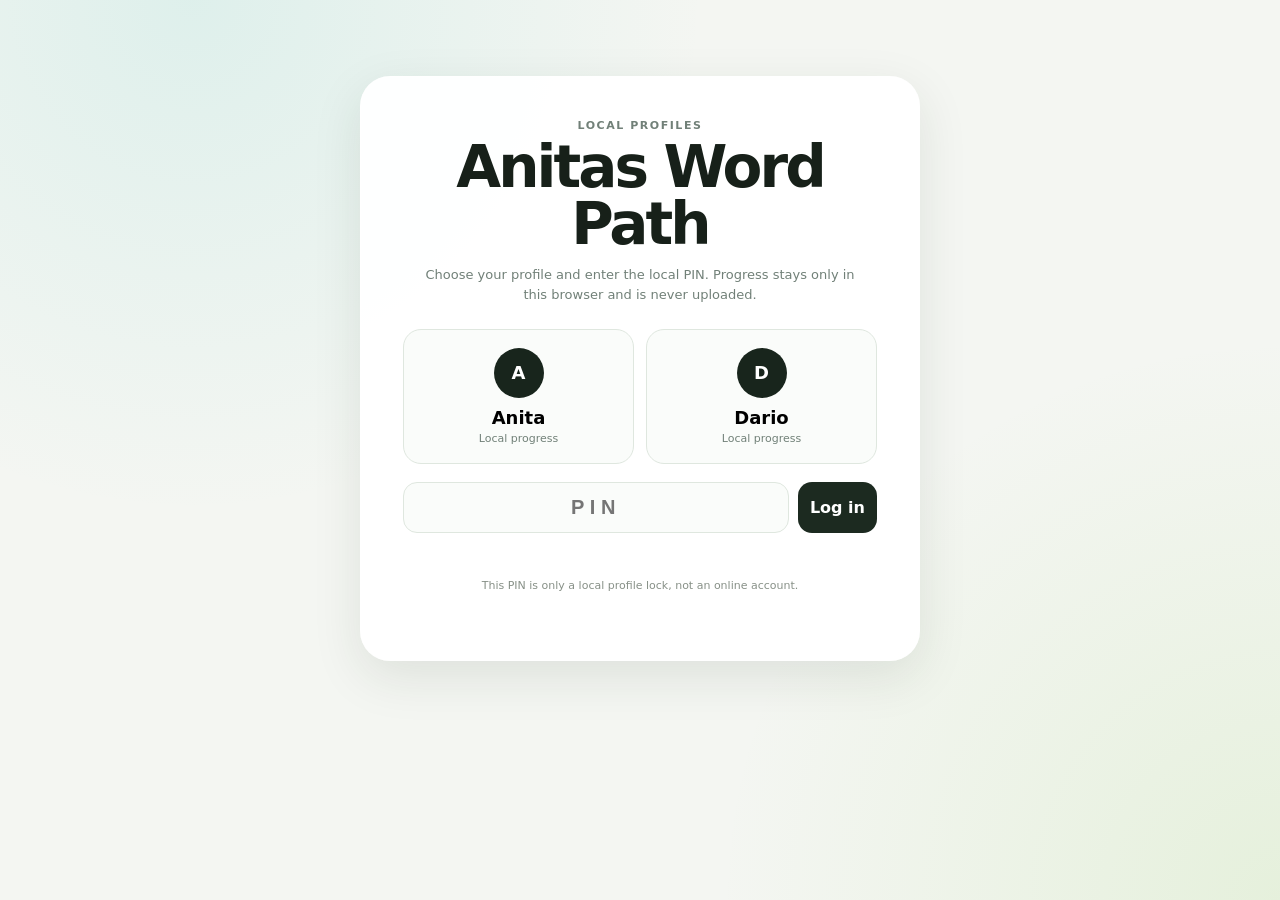
==== index.html @ 185a8b7a "Cube v0.7.1: clip paths and improve deselection" ====
<!DOCTYPE html>
<html lang="en">
<head>
  <meta charset="UTF-8" />
  <meta name="viewport" content="width=device-width, initial-scale=1.0, viewport-fit=cover" />
  <title>Anitas Word Path</title>
  <style>
    :root{
      --bg:#f4f6f2;
      --panel:#ffffff;
      --text:#172019;
      --muted:#718078;
      --accent:#59c9c4;
      --accent2:#8dcd56;
      --bonus:#e8b34c;
      --line:#dfe7df;
      --shadow:0 16px 50px rgba(25,45,30,.10);
    }
    *{box-sizing:border-box}
    body{
      margin:0;
      min-height:100vh;
      font-family:Inter,ui-sans-serif,system-ui,-apple-system,BlinkMacSystemFont,"Segoe UI",sans-serif;
      background:
        radial-gradient(circle at 15% 0%,rgba(89,201,196,.14),transparent 32rem),
        radial-gradient(circle at 100% 100%,rgba(141,205,86,.14),transparent 35rem),
        var(--bg);
      color:var(--text);
    }
    button{font:inherit}
    .app{width:min(1120px,100%);margin:0 auto;padding:22px}
    .hidden{display:none!important}

    /* Start screen */
    .start-screen{
      width:min(760px,100%);
      margin:38px auto;
      background:rgba(255,255,255,.94);
      border:1px solid rgba(255,255,255,.96);
      box-shadow:var(--shadow);
      border-radius:30px;
      padding:clamp(22px,5vw,42px);
    }
    .start-kicker{
      color:var(--muted);
      text-transform:uppercase;
      letter-spacing:.14em;
      font-weight:850;
      font-size:11px;
      margin-bottom:7px;
    }
    .start-screen h1{
      margin:0;
      font-size:clamp(36px,7vw,64px);
      letter-spacing:-.055em;
      line-height:.95;
    }
    .start-intro{
      color:var(--muted);
      font-size:14px;
      line-height:1.55;
      max-width:610px;
      margin:14px 0 30px;
    }
    .setting-section{margin-top:25px}
    .setting-title{
      font-size:14px;
      font-weight:900;
      margin:0 0 10px;
      letter-spacing:-.01em;
    }
    .choice-grid{
      display:grid;
      grid-template-columns:repeat(3,1fr);
      gap:10px;
    }
    .choice{
      appearance:none;
      border:1px solid var(--line);
      border-radius:17px;
      padding:15px 12px;
      background:#fafcfa;
      color:var(--text);
      cursor:pointer;
      text-align:left;
      min-height:86px;
      transition:.14s ease;
    }
    .choice:hover{border-color:#bfd5c4}
    .choice.selected{
      border-color:var(--accent);
      box-shadow:inset 0 0 0 2px rgba(89,201,196,.18);
      background:rgba(89,201,196,.07);
    }
    .choice strong{display:block;font-size:19px;margin-bottom:5px}
    .choice span{display:block;color:var(--muted);font-size:11px;line-height:1.4}
    .start-btn{
      width:100%;
      margin-top:30px;
      border:none;
      border-radius:17px;
      padding:15px 18px;
      background:#18251c;
      color:white;
      font-weight:900;
      cursor:pointer;
      font-size:16px;
    }

    /* Game */
    .topbar{
      display:flex;
      align-items:flex-end;
      justify-content:space-between;
      gap:18px;
      margin-bottom:14px;
    }
    .game-title{
      margin:0;
      font-size:clamp(28px,4vw,44px);
      line-height:1;
      letter-spacing:-.04em;
    }
    .subtitle{margin:8px 0 0;color:var(--muted);font-size:14px}
    .stats{display:flex;gap:10px;flex-wrap:wrap;justify-content:flex-end}
    .stat{
      background:rgba(255,255,255,.82);
      border:1px solid rgba(255,255,255,.95);
      box-shadow:0 8px 26px rgba(25,45,30,.06);
      border-radius:16px;
      padding:9px 13px;
      min-width:92px;
      text-align:center;
    }
    .stat b{display:block;font-size:18px}
    .stat span{font-size:11px;color:var(--muted);text-transform:uppercase;letter-spacing:.08em}

    .theme-banner{
      background:#172019;
      color:white;
      border-radius:18px;
      padding:14px 18px;
      margin-bottom:16px;
      display:flex;
      align-items:center;
      justify-content:space-between;
      gap:14px;
      flex-wrap:wrap;
    }
    .theme-kicker{font-size:11px;text-transform:uppercase;letter-spacing:.14em;opacity:.62;font-weight:800}
    .theme-name{font-size:clamp(24px,4vw,36px);font-weight:900;letter-spacing:-.03em;line-height:1.05;margin-top:2px}
    .theme-right{display:flex;gap:10px;align-items:center;flex-wrap:wrap}
    .mode-pill{
      border:1px solid rgba(255,255,255,.18);
      border-radius:999px;
      padding:7px 10px;
      font-size:11px;
      font-weight:850;
      letter-spacing:.04em;
      text-transform:uppercase;
      background:rgba(255,255,255,.06);
    }
    .mode-button{
      border:1px solid rgba(255,255,255,.2);
      border-radius:999px;
      padding:7px 10px;
      background:transparent;
      color:white;
      font-size:11px;
      font-weight:800;
      cursor:pointer;
    }


    a.btn{text-decoration:none}
    .mode-button.stats-link{text-decoration:none;display:inline-flex;align-items:center;justify-content:center}

    .layout{display:grid;grid-template-columns:minmax(0,1fr) 300px;gap:18px;align-items:start}
    .game-card,.side-card{
      background:rgba(255,255,255,.92);
      border:1px solid rgba(255,255,255,.95);
      box-shadow:var(--shadow);
      border-radius:26px;
    }
    .game-card{padding:16px}
    .board-wrap{
      width:100%;
      max-width:690px;
      margin:0 auto;
      aspect-ratio:1;
      position:relative;
      user-select:none;
      touch-action:none;
    }
    .board{
      position:absolute;
      inset:0;
      display:grid;
      gap:5px;
    }
    .cell{
      position:relative;
      z-index:2;
      display:flex;
      align-items:center;
      justify-content:center;
      min-width:0;
      border-radius:12px;
      background:#fbfcfa;
      border:1px solid #e4ebe3;
      font-family:Georgia,"Times New Roman",serif;
      font-weight:700;
      color:#1d251f;
      cursor:pointer;
      transition:transform .09s ease,background .12s ease,border-color .12s ease;
    }
    .cell:hover{border-color:#cbd9cc}
    .cell:focus-visible{outline:3px solid rgba(89,201,196,.45);outline-offset:1px}
    .cell.active{background:transparent;border-color:transparent;transform:scale(1.05)}
    .cell.found{background:rgba(141,205,86,.13);border-color:rgba(141,205,86,.28)}
    .cell.hint-cell{
      background:rgba(111,76,0,.22);
      border-color:#6f4c00;
      box-shadow:inset 0 0 0 2px rgba(111,76,0,.28);
    }
    .path-svg{position:absolute;inset:0;width:100%;height:100%;z-index:1;pointer-events:none;overflow:visible}
    .current-word{
      margin:14px 3px 2px;
      min-height:52px;
      display:flex;
      align-items:center;
      justify-content:center;
      border-radius:14px;
      background:#f7faf7;
      border:1px solid var(--line);
      font-size:clamp(20px,2vw,28px);
      font-weight:850;
      letter-spacing:.08em;
      text-transform:uppercase;
      min-width:0;
      transition:.12s ease;
    }
    .current-word.target-result{color:#2a6c37;border-color:rgba(141,205,86,.55);background:rgba(141,205,86,.12)}
    .current-word.bonus-result{color:#72571e;border-color:rgba(232,179,76,.5);background:rgba(232,179,76,.12)}
    .current-word.no-result{color:#6d7570;border-color:#dfe5df;background:#f5f7f5}
    .timeout{height:4px;margin:5px 7px 0;border-radius:999px;background:#edf1ec;overflow:hidden}
    .timeout>div{height:100%;width:0%;background:var(--accent);transform-origin:left}

    .side-card{padding:18px;position:sticky;top:18px}
    .side-card h2{margin:0 0 6px;font-size:22px;letter-spacing:-.02em}
    .side-card p{margin:0 0 15px;color:var(--muted);font-size:13px;line-height:1.5}
    .progress{height:9px;border-radius:999px;background:#edf1ec;overflow:hidden;margin-bottom:15px}
    .progress>div{height:100%;width:0%;background:linear-gradient(90deg,var(--accent),var(--accent2));transition:width .25s ease}
    .words{display:grid;grid-template-columns:1fr 1fr;gap:8px;margin-bottom:16px}
    .word-chip{
      padding:8px 9px;border-radius:11px;border:1px solid #e5ebe5;background:#fafcfa;
      font-size:11px;font-weight:800;letter-spacing:.04em;text-align:center;text-transform:uppercase;
      transition:.15s ease;overflow-wrap:anywhere;
    }
    .word-chip.found{color:#467936;background:rgba(141,205,86,.15);border-color:rgba(141,205,86,.4);text-decoration:line-through;opacity:.72}
    .difficulty-message{
      border:1px solid var(--line);
      border-radius:14px;
      background:#fafcfa;
      padding:13px;
      color:var(--muted);
      font-size:12px;
      line-height:1.5;
      margin-bottom:14px;
    }
    .bonus-box{border-top:1px solid #e7ece7;padding-top:14px;margin-top:4px}
    .bonus-title{display:flex;justify-content:space-between;gap:10px;align-items:center;font-size:12px;text-transform:uppercase;letter-spacing:.08em;font-weight:900;color:#615330}
    .bonus-list{margin-top:8px;min-height:32px;display:flex;gap:6px;flex-wrap:wrap}
    .bonus-chip{border-radius:999px;padding:5px 8px;background:rgba(232,179,76,.12);border:1px solid rgba(232,179,76,.3);color:#745d27;font-size:11px;font-weight:800;text-transform:uppercase}
    .controls{display:grid;grid-template-columns:1fr 1fr;gap:9px;margin-top:15px}
    .controls.single{grid-template-columns:1fr}
    .btn{border:none;border-radius:14px;padding:11px 12px;font-weight:800;cursor:pointer;transition:transform .08s ease,opacity .15s ease}
    .btn:active{transform:scale(.98)}
    .btn.primary{background:#1c2a20;color:white}
    .btn.secondary{background:#edf2ed;color:#223027}
    .hint-note{margin-top:12px;font-size:12px;color:var(--muted);line-height:1.45}
    .toast{
      position:fixed;left:50%;bottom:24px;transform:translate(-50%,20px);
      background:#152018;color:white;padding:11px 16px;border-radius:999px;font-weight:750;
      box-shadow:0 14px 34px rgba(0,0,0,.18);opacity:0;pointer-events:none;transition:.18s ease;
      z-index:50;white-space:nowrap;max-width:calc(100% - 30px);overflow:hidden;text-overflow:ellipsis;
    }
    .toast.show{opacity:1;transform:translate(-50%,0)}
    .toast.bonus-toast{background:#6c5628}
    .toast.hint-toast{background:#3f3418}
    .loading{
      position:fixed;inset:0;background:rgba(244,246,242,.92);display:none;align-items:center;justify-content:center;
      z-index:200;backdrop-filter:blur(4px);
    }
    .loading.show{display:flex}
    .loading-card{background:white;border-radius:22px;padding:24px 28px;box-shadow:0 24px 60px rgba(0,0,0,.12);text-align:center;max-width:320px}
    .spinner{width:38px;height:38px;margin:0 auto 14px;border-radius:50%;border:4px solid #d9e7dd;border-top-color:#59c9c4;animation:spin .9s linear infinite}
    @keyframes spin{to{transform:rotate(360deg)}}
    .win{
      position:fixed;inset:0;background:rgba(10,20,12,.54);backdrop-filter:blur(8px);display:none;
      align-items:center;justify-content:center;padding:20px;z-index:100;
    }
    .win.show{display:flex}
    .win-card{width:min(420px,100%);background:white;border-radius:26px;padding:30px;text-align:center;box-shadow:0 30px 80px rgba(0,0,0,.25)}
    .win-card .emoji{font-size:50px}
    .win-card h3{font-size:30px;margin:8px 0}
    .win-card p{color:var(--muted);line-height:1.5}
    .win-card button{width:100%;margin-top:10px}


    .choice-grid.modes{grid-template-columns:repeat(5,1fr)}
    .choice-grid.modes .choice{min-height:78px;padding:13px 10px}
    .choice-grid.modes .choice strong{font-size:15px}
    .seed-row{display:grid;grid-template-columns:1fr auto;gap:8px;margin-top:10px}
    .seed-input{width:100%;border:1px solid var(--line);border-radius:13px;padding:11px 12px;background:#fafcfa;color:var(--text);font:inherit;font-size:13px}
    .profile-summary{margin-top:18px;padding:13px 14px;border-radius:15px;background:#f5f8f4;border:1px solid var(--line);font-size:12px;color:var(--muted);line-height:1.55}
    .meta-row{display:grid;grid-template-columns:repeat(3,minmax(0,1fr));gap:9px;margin:-4px 0 16px}
    .meta-card{background:rgba(255,255,255,.84);border:1px solid rgba(255,255,255,.95);box-shadow:0 7px 22px rgba(25,45,30,.05);border-radius:14px;padding:9px 11px;min-width:0}
    .meta-card span{display:block;font-size:9px;text-transform:uppercase;letter-spacing:.1em;color:var(--muted);font-weight:900;margin-bottom:3px}
    .meta-card b{display:block;font-size:12px;overflow:hidden;text-overflow:ellipsis;white-space:nowrap}
    .stat.combo b{color:#2a7355}
    .stat.streak b{color:#7a5c1f}
    .word-chip.rare::after{content:' ★';color:#9a6b13}
    .cell.just-found{animation:foundPulse .44s ease}
    .cell.wrong-fade{animation:wrongFade .36s ease}
    @keyframes foundPulse{0%{transform:scale(1.05)}45%{transform:scale(1.16)}100%{transform:scale(1)}}
    @keyframes wrongFade{0%{background:rgba(215,88,72,.20);border-color:rgba(215,88,72,.35)}100%{background:#fbfcfa;border-color:#e4ebe3}}
    .challenge-card{margin:0 0 14px;padding:11px 12px;border-radius:14px;background:rgba(89,201,196,.08);border:1px solid rgba(89,201,196,.24)}
    .challenge-card strong{display:block;font-size:12px;margin-bottom:4px}
    .challenge-card span{font-size:11px;color:var(--muted);line-height:1.4}
    .win-card{width:min(520px,100%)}
    .win-stars{font-size:30px;letter-spacing:.08em;color:#b58a2c;margin:4px 0 12px}
    .win-grid{display:grid;grid-template-columns:repeat(3,1fr);gap:8px;margin:14px 0}
    .win-stat{padding:10px 8px;border-radius:13px;background:#f5f8f4;border:1px solid var(--line)}
    .win-stat b{display:block;font-size:17px}
    .win-stat span{display:block;font-size:9px;text-transform:uppercase;letter-spacing:.08em;color:var(--muted);margin-top:2px}
    .win-code{font-size:11px;color:var(--muted);padding:9px;border-radius:12px;background:#f7f9f6;border:1px solid var(--line);overflow-wrap:anywhere}
    .win-actions{display:grid;grid-template-columns:1fr 1fr;gap:8px;margin-top:8px}
    .unlock-note{margin-top:8px;font-size:12px;font-weight:800;color:#477044}
    @media(max-width:760px){.choice-grid.modes{grid-template-columns:1fr 1fr}.meta-row{grid-template-columns:1fr}.win-grid{grid-template-columns:1fr 1fr}}


    .login-screen{
      width:min(560px,100%);margin:54px auto;background:rgba(255,255,255,.95);
      border:1px solid rgba(255,255,255,.98);box-shadow:var(--shadow);border-radius:30px;
      padding:clamp(24px,5vw,42px);text-align:center;
    }
    .login-screen h1{margin:0;font-size:clamp(36px,7vw,58px);letter-spacing:-.05em;line-height:.98}
    .login-screen p{color:var(--muted);font-size:13px;line-height:1.55;margin:12px auto 24px;max-width:430px}
    .profile-grid{display:grid;grid-template-columns:1fr 1fr;gap:12px;margin:18px 0}
    .profile-card{border:1px solid var(--line);background:#fafcfa;border-radius:18px;padding:18px 14px;cursor:pointer;text-align:center;transition:.14s ease}
    .profile-card:hover{border-color:#bfd5c4;transform:translateY(-1px)}
    .profile-card.selected{border-color:var(--accent);box-shadow:inset 0 0 0 2px rgba(89,201,196,.18);background:rgba(89,201,196,.07)}
    .profile-avatar{width:50px;height:50px;border-radius:50%;display:grid;place-items:center;margin:0 auto 9px;background:#18251c;color:white;font-weight:900;font-size:18px}
    .profile-card strong{display:block;font-size:18px}.profile-card span{display:block;color:var(--muted);font-size:11px;margin-top:4px}
    .pin-wrap{display:grid;grid-template-columns:1fr auto;gap:9px;margin-top:16px}
    .pin-input{width:100%;border:1px solid var(--line);border-radius:14px;padding:13px 14px;background:#fafcfa;text-align:center;font-size:20px;letter-spacing:.28em;font-weight:800}
    .login-error{min-height:18px;color:#a3473c;font-size:12px;margin-top:8px}
    .local-note{margin-top:18px!important;font-size:11px!important;color:#879087!important}
    .player-bar{display:flex;align-items:center;justify-content:space-between;gap:10px;margin:0 0 18px;padding:10px 12px;border:1px solid var(--line);border-radius:14px;background:#f7faf7}
    .player-bar strong{font-size:13px}.player-bar span{font-size:11px;color:var(--muted)}
    .player-pill{border:1px solid rgba(255,255,255,.2);border-radius:999px;padding:7px 10px;background:rgba(255,255,255,.08);color:white;font-size:11px;font-weight:850}
    @media(max-width:620px){.profile-grid{grid-template-columns:1fr}.pin-wrap{grid-template-columns:1fr}}


    .pause-overlay{position:fixed;inset:0;background:rgba(10,20,12,.56);backdrop-filter:blur(8px);display:none;align-items:center;justify-content:center;padding:20px;z-index:170}
    .pause-overlay.show{display:flex}
    .pause-card{width:min(440px,100%);background:#fff;border-radius:26px;padding:30px;text-align:center;box-shadow:0 30px 80px rgba(0,0,0,.25)}
    .pause-icon{width:58px;height:58px;border-radius:50%;margin:0 auto 12px;display:grid;place-items:center;background:#edf3ed;font-size:25px;font-weight:900}
    .pause-card h3{font-size:29px;margin:6px 0 8px;letter-spacing:-.035em}
    .pause-card p{margin:0 0 16px;color:var(--muted);font-size:13px;line-height:1.55}
    .pause-progress{padding:11px 12px;border-radius:13px;background:#f6f9f6;border:1px solid var(--line);font-size:12px;font-weight:800;margin-bottom:14px}
    .pause-actions{display:grid;grid-template-columns:1fr 1fr;gap:8px}
    .btn.danger{background:#f6e9e7;color:#8d3f36}
    .resume-start{margin-top:10px;background:#edf3ed!important;color:#203026!important;border:1px solid #dce6dc!important}

    @media(max-width:900px){
      .layout{grid-template-columns:1fr}
      .side-card{position:static}
    }
    @media(max-width:620px){
      .app{padding:12px}
      .choice-grid{grid-template-columns:1fr}
      .choice{min-height:auto}
      .topbar{align-items:flex-start;flex-direction:column}
      .stats{justify-content:flex-start}
      .game-card{padding:10px;border-radius:18px}
      .side-card{border-radius:18px}
      .theme-banner{border-radius:16px}
      .words{grid-template-columns:repeat(2,1fr)}
    }
  </style>
</head>
<body>
<main class="app">
  <section class="login-screen" id="loginScreen">
    <div class="start-kicker">Local profiles</div>
    <h1>Anitas Word Path</h1>
    <p>Choose your profile and enter the local PIN. Progress stays only in this browser and is never uploaded.</p>
    <div class="profile-grid" id="profileGrid">
      <button class="profile-card" type="button" data-profile="Anita"><div class="profile-avatar">A</div><strong>Anita</strong><span>Local progress</span></button>
      <button class="profile-card" type="button" data-profile="Dario"><div class="profile-avatar">D</div><strong>Dario</strong><span>Local progress</span></button>
    </div>
    <div class="pin-wrap">
      <input class="pin-input" id="pinInput" type="password" inputmode="numeric" maxlength="4" autocomplete="off" placeholder="PIN" disabled />
      <button class="btn primary" id="loginBtn" type="button" disabled>Log in</button>
    </div>
    <div class="login-error" id="loginError"></div>
    <p class="local-note">This PIN is only a local profile lock, not an online account.</p>
  </section>

  <section class="start-screen hidden" id="startScreen">
    <div class="player-bar"><div><strong id="startPlayerName">Player</strong><span>Local profile</span></div><div style="display:flex;gap:7px;flex-wrap:wrap"><a class="btn secondary" href="stats.html">Statistics</a><button class="btn secondary" id="switchProfileStartBtn" type="button">Switch player</button></div></div>
    <div class="start-kicker">Offline word game</div>
    <h1>Anitas Word Path</h1>
    <p class="start-intro">
      Choose the grid size and difficulty before starting. The game now includes many more themes and a much larger offline word pool. Once the run begins, every following puzzle keeps the same mode until you choose “Change mode”.
    </p>
    <div style="display:flex;gap:8px;flex-wrap:wrap;margin-top:-16px;margin-bottom:22px;">
      <span style="padding:6px 9px;border-radius:999px;background:#f1f5f1;border:1px solid #e1e8e1;font-size:11px;font-weight:800;color:#5f6d64;">19 themes</span>
      <span style="padding:6px 9px;border-radius:999px;background:#f1f5f1;border:1px solid #e1e8e1;font-size:11px;font-weight:800;color:#5f6d64;">879+ theme words</span>
      <span style="padding:6px 9px;border-radius:999px;background:#f1f5f1;border:1px solid #e1e8e1;font-size:11px;font-weight:800;color:#5f6d64;">20k+ bonus words</span>
      <span style="padding:6px 9px;border-radius:999px;background:#f1f5f1;border:1px solid #e1e8e1;font-size:11px;font-weight:800;color:#5f6d64;">100% offline</span>
    </div>

    <div class="setting-section">
      <h2 class="setting-title">Grid size</h2>
      <div class="choice-grid" id="gridChoices">
        <button class="choice selected" type="button" data-grid="6">
          <strong>6×6</strong><span>36 letters · compact</span>
        </button>
        <button class="choice" type="button" data-grid="9">
          <strong>9×9</strong><span>81 letters · more words</span>
        </button>
        <button class="choice" type="button" data-grid="12">
          <strong>12×12</strong><span>144 letters · long puzzle</span>
        </button>
      </div>
    </div>

    <div class="setting-section">
      <h2 class="setting-title">Difficulty</h2>
      <div class="choice-grid" id="difficultyChoices">
        <button class="choice selected" type="button" data-difficulty="beginner">
          <strong>Beginner</strong><span>Full word list + hints.</span>
        </button>
        <button class="choice" type="button" data-difficulty="middle">
          <strong>Middle</strong><span>No word list, but hints are available.</span>
        </button>
        <button class="choice" type="button" data-difficulty="hard">
          <strong>Hard</strong><span>No word list and no hints.</span>
        </button>
      </div>
    </div>


    <div class="setting-section">
      <h2 class="setting-title">Game mode</h2>
      <div class="choice-grid modes" id="gameModeChoices">
        <button class="choice selected" type="button" data-game-mode="classic"><strong>Classic</strong><span>Random theme and puzzle.</span></button>
        <button class="choice" type="button" data-game-mode="daily"><strong>Daily</strong><span>Same seeded puzzle for everyone today.</span></button>
        <button class="choice" type="button" data-game-mode="mixed"><strong>Mixed</strong><span>Words from many themes.</span></button>
        <button class="choice" type="button" data-game-mode="mystery"><strong>Mystery</strong><span>Theme stays hidden until the end.</span></button>
        <button class="choice" type="button" data-game-mode="challenge"><strong>Challenge</strong><span>Complete an extra mission.</span></button>
      </div>
      <div class="seed-row">
        <input class="seed-input" id="seedInput" type="text" autocomplete="off" spellcheck="false" placeholder="Puzzle code (optional)" />
        <button class="btn secondary" id="clearSeedBtn" type="button">Clear</button>
      </div>
    </div>

    <div class="profile-summary" id="profileSummary"></div>

    <button class="start-btn resume-start hidden" id="resumePausedBtn" type="button">Resume paused puzzle</button>
    <button class="start-btn" id="startBtn" type="button">Start game</button>
  </section>

  <section id="gameScreen" class="hidden">
    <div class="topbar">
      <div>
        <h1 class="game-title">Anitas Word Path</h1>
        <p class="subtitle">No time limit. Recognition happens only after the selection pause expires. Every target word is generated with one unique valid path.</p>
      </div>
      <div class="stats">
        <div class="stat"><b id="score">0</b><span>Score</span></div>
        <div class="stat"><b id="foundCount">0/0</b><span>Theme words</span></div>
        <div class="stat"><b id="bonusCount">0</b><span>Bonus</span></div>
        <div class="stat combo"><b id="comboCount">x1.00</b><span>Combo</span></div>
        <div class="stat streak"><b id="dailyStreak">0</b><span>Daily streak</span></div>
      </div>
    </div>

    <div class="theme-banner">
      <div>
        <div class="theme-kicker">Theme</div>
        <div class="theme-name" id="themeName">Animals</div>
      </div>
      <div class="theme-right">
        <span class="player-pill" id="gamePlayerName">Player</span>
        <span class="mode-pill" id="modePill">6×6 · Beginner</span>
        <a class="mode-button stats-link" href="stats.html">Statistics</a>
        <button class="mode-button" id="switchProfileGameBtn" type="button">Switch player</button>
        <button class="mode-button" id="soundBtn" type="button">Sound on</button>
        <button class="mode-button" id="pauseBtn" type="button">Pause</button>
        <button class="mode-button" id="endGameBtn" type="button">End game</button>
        <button class="mode-button" id="changeModeBtn" type="button">Change mode</button>
      </div>
    </div>


    <div class="meta-row">
      <div class="meta-card"><span>Puzzle code</span><b id="puzzleCode">—</b></div>
      <div class="meta-card"><span>Theme progress</span><b id="themeProgress">—</b></div>
      <div class="meta-card"><span>Path variety</span><b id="pathVariety">—</b></div>
    </div>

    <section class="layout">
      <div class="game-card">
        <div class="board-wrap" id="boardWrap">
          <svg class="path-svg" id="pathSvg" aria-hidden="true"></svg>
          <div class="board" id="board"></div>
        </div>

        <div class="current-word" id="currentWord" aria-live="polite">Click a letter to start</div>
        <div class="timeout" aria-hidden="true"><div id="timeoutBar"></div></div>
      </div>

      <aside class="side-card">
        <h2 id="sideTitle">Theme words</h2>
        <p id="sideDescription"></p>
        <div class="progress"><div id="progressBar"></div></div>

        <div id="beginnerWordsSection">
          <div class="words" id="wordList"></div>
        </div>

        <div id="difficultyMessage" class="difficulty-message hidden"></div>
        <div class="challenge-card hidden" id="challengeCard"><strong id="challengeTitle"></strong><span id="challengeProgress"></span></div>

        <div class="bonus-box">
          <div class="bonus-title">
            <span>Bonus words</span>
            <span id="bonusPoints">+0 pts</span>
          </div>
          <div class="bonus-list" id="bonusList"></div>
        </div>

        <div class="controls" id="gameControls">
          <button class="btn secondary hidden" id="hintBtn" type="button">Hint</button>
          <button class="btn primary" id="newBtn" type="button">Next puzzle</button>
        </div>

        <div class="hint-note" id="hintNote"></div>
      </aside>
    </section>
  </section>
</main>

<div class="toast" id="toast"></div>

<div class="loading" id="loading">
  <div class="loading-card">
    <div class="spinner"></div>
    <div style="font-weight:900;font-size:18px;margin-bottom:6px;">Generating puzzle</div>
    <div id="loadingText" style="font-size:13px;color:#718078;line-height:1.5;">Building the grid…</div>
  </div>
</div>

<div class="win" id="win">
  <div class="win-card">
    <div class="emoji">🏆</div>
    <h3>Puzzle complete!</h3>
    <div class="win-stars" id="winStars">★★★</div>
    <p id="winText"></p>
    <div class="win-grid" id="winStats"></div>
    <div class="win-code" id="winCode"></div>
    <div class="unlock-note hidden" id="unlockNote"></div>
    <div class="win-actions">
      <button class="btn secondary" id="shareBtn" type="button">Share result</button>
      <button class="btn primary" id="playAgainBtn" type="button">Next puzzle</button>
    </div>
  </div>
</div>

<div class="pause-overlay" id="pauseOverlay" role="dialog" aria-modal="true" aria-labelledby="pauseTitle">
  <div class="pause-card">
    <div class="pause-icon" id="pauseIcon">Ⅱ</div>
    <h3 id="pauseTitle">Game paused</h3>
    <p id="pauseMessage">Your current puzzle is saved locally and can be continued later.</p>
    <div class="pause-progress" id="pauseProgress"></div>
    <div class="pause-actions">
      <button class="btn secondary" id="resumeGameBtn" type="button">Resume</button>
      <button class="btn danger" id="endGameConfirmBtn" type="button">End game</button>
    </div>
  </div>
</div>

<script src="words.js"></script>
<script>
(() => {
  const RESET_DELAY = 1500;
  const RESULT_DISPLAY_MS = 360;
  const TARGET_POINTS_PER_LETTER = 100;
  const BONUS_POINTS_PER_LETTER = 35;
  const MIN_BONUS_LENGTH = 3;
  const ENGLISH_WORDS = window.ANITAS_ENGLISH_WORDS instanceof Set ? window.ANITAS_ENGLISH_WORDS : new Set();

  /* Large offline theme pools. The generator selects a unique subset whose
     total letter count exactly matches the selected grid (36 / 81 / 144). */
  const THEME_POOLS = [
    {
      name:"Animals",
      words:["CHIMPANZEE","BUTTERFLY","CROCODILE","ALLIGATOR","ELEPHANT","DOLPHIN","PANTHER","RABBIT","MONKEY","TURTLE","PARROT","JAGUAR","HORSE","WHALE","TIGER","ZEBRA","PANDA","OTTER","KOALA","SHEEP","MOOSE","BEAVER","BADGER","FALCON","EAGLE","WOLF","BEAR","LION","SWAN","DUCK","FROG","FOX","EMU","ANT","OWL","APE","CAT","DOG","CAMEL","GORILLA","CHEETAH","LEOPARD","HAMSTER","PENGUIN","BUFFALO","DONKEY","GECKO","IGUANA","MANTIS","COBRA","SLOTH"]
    },
    {
      name:"Ocean",
      words:["JELLYFISH","SEAHORSE","STARFISH","OCTOPUS","DOLPHIN","TURTLE","MARLIN","SALMON","ANCHOR","LAGOON","CORAL","SHARK","WHALE","MANTA","OCEAN","PEARL","SHELL","COAST","REEF","SQUID","WAVES","TIDES","CRAB","SEAL","KELP","SURF","BOAT","WAVE","TIDE","SEA","FIN","EEL","COD","HARBOR","ISLAND","LOBSTER","SEAGULL","CURRENT","SEABED","PLANKTON","BARNACLE","SEASHELL","ANCHOVY","SARDINE","BUBBLES","SAILBOAT","BEACH","CLIFF","COVE","BAY"]
    },
    {
      name:"Food",
      words:["STRAWBERRY","CHOCOLATE","PINEAPPLE","BLUEBERRY","SANDWICH","SPAGHETTI","PANCAKE","BANANA","ORANGE","CARROT","CHEESE","TOMATO","COOKIE","YOGURT","MUFFIN","BREAD","GRAPE","HONEY","LEMON","MELON","PEACH","APPLE","MANGO","OLIVE","CREAM","TOAST","SALAD","BERRY","SUGAR","RICE","FIG","PIE","EGG","HAM","POTATO","AVOCADO","BURGER","NOODLES","WAFFLE","BISCUIT","CEREAL","BUTTER","CHERRY","COCONUT","GARLIC","GINGER","PUMPKIN","PEPPER","PASTA","SOUP"]
    },
    {
      name:"Nature",
      words:["WATERFALL","MOUNTAIN","RAINFOREST","SUNFLOWER","WOODLAND","MEADOW","FOREST","BREEZE","THUNDER","RAINBOW","RIVER","STONE","CLOUD","PLANT","GRASS","MAPLE","CEDAR","CLIFF","FLAME","FIELD","LEAF","PINE","MOSS","TREE","RAIN","SNOW","WIND","ROCK","OAK","SUN","SKY","FOG","MUD","VALLEY","DESERT","CANYON","GLACIER","JUNGLE","POND","STREAM","FLOWER","BLOSSOM","BRANCH","ROOT","VOLCANO","ISLAND","HILL","SHADOW","EARTH","GARDEN"]
    },
    {
      name:"Space",
      words:["TELESCOPE","ASTEROID","SATELLITE","SPACESHIP","UNIVERSE","GALAXY","NEBULA","METEOR","ROCKET","PLANET","COSMOS","CRATER","ORBIT","SOLAR","SATURN","VENUS","PLUTO","COMET","LUNAR","MOON","MARS","STAR","EARTH","SPACE","SUN","SKY","JUPITER","MERCURY","GRAVITY","ASTRONAUT","MISSION","MODULE","ECLIPSE","ALIEN","ORBITER","COSMIC","PLANETARY","STARDUST","MOONLIGHT","SUPERNOVA","BLACKHOLE","MILKYWAY","LAUNCH","CAPSULE","RADIATION","VACUUM"]
    },
    {
      name:"Fantasy",
      words:["ENCHANTMENT","ADVENTURER","DRAGON","WIZARD","KNIGHT","CASTLE","POTION","PRINCESS","SORCERER","TREASURE","MAGIC","SHIELD","GOBLIN","MERLIN","SWORD","CROWN","TOWER","GHOST","GIANT","FAIRY","SPELL","QUEST","RUNE","ELF","ORC","IMP","KINGDOM","DUNGEON","PHOENIX","UNICORN","WARLOCK","CRYSTAL","MYSTIC","ELIXIR","THRONE","ARMOR","SCROLL","CHARM","RIDDLE","PORTAL","MONSTER","HERO","VILLAIN","DRUID","TROLL","OGRE","WAND"]
    },
    {
      name:"Technology",
      words:["SMARTPHONE","COMPUTER","KEYBOARD","INTERNET","SOFTWARE","HARDWARE","DATABASE","BATTERY","SWITCH","SCREEN","SENSOR","CAMERA","TABLET","SERVER","ROBOT","PHONE","LASER","CABLE","MODEM","RADIO","PIXEL","VIDEO","MOTOR","CHIP","CODE","DATA","USB","APP","NETWORK","PROCESSOR","MEMORY","DISPLAY","WIRELESS","BLUETOOTH","SIGNAL","ROUTER","CIRCUIT","DEVICE","DIGITAL","STORAGE","LAPTOP","MONITOR","PRINTER","BROWSER","SYSTEM","UPLOAD","DOWNLOAD","BUTTON","TOUCH","POWER"]
    },
    {
      name:"Sports",
      words:["BASKETBALL","VOLLEYBALL","SWIMMING","FOOTBALL","BASEBALL","MARATHON","CYCLING","TENNIS","HOCKEY","BOXING","RUNNER","TRAINING","MATCH","COACH","SKATE","RUGBY","SCORE","POWER","SPORT","SWING","FIELD","RACE","CLIMB","JUMP","TEAM","GOAL","BALL","RUN","SKI","GYM","SPRINTER","STADIUM","PLAYER","REFEREE","MEDAL","TROPHY","FITNESS","WORKOUT","SURFING","SKATING","DIVING","ROWING","HIKING","BOWLING","SOCCER","GOLF","KAYAK","PADDLE"]
    },
    {
      name:"Travel",
      words:["ADVENTURE","AIRPORT","SUITCASE","PASSPORT","JOURNEY","HOLIDAY","HOTEL","TICKET","FLIGHT","TRAIN","TRAVEL","CAMPING","BACKPACK","MAP","ROAD","CITY","BEACH","MUSEUM","BRIDGE","ISLAND","BORDER","VILLAGE","COUNTRY","RESORT","HOSTEL","CABIN","CRUISE","FERRY","TAXI","BUS","CAR","TRIP","TOUR","GUIDE","CAMERA","LUGGAGE","STATION","PLATFORM","DEPARTURE","ARRIVAL","MOUNTAIN","HARBOR","MARKET","SOUVENIR","TRAIL","ROUTE","VACATION"]
    },
    {
      name:"Music",
      words:["GUITAR","PIANO","DRUMMER","MELODY","RHYTHM","CONCERT","SINGER","CHORUS","MUSIC","VIOLIN","TRUMPET","FLUTE","BANJO","LYRICS","STAGE","SOUND","BEAT","SONG","RADIO","BAND","DANCE","VOICE","RECORD","ALBUM","TUNE","BASS","SOLO","DJ","MIC","ORCHESTRA","KEYBOARD","SPEAKER","HEADPHONES","HARMONY","GROOVE","TEMPO","ARTIST","PLAYLIST","MUSICAL","CELLO","HARP","SAXOPHONE","CLARINET","PERCUSSION","MICROPHONE"]
    },
    {
      name:"Home",
      words:["KITCHEN","BEDROOM","BATHROOM","WINDOW","DOORWAY","CARPET","CURTAIN","PILLOW","BLANKET","TABLE","CHAIR","SOFA","LAMP","SHELF","MIRROR","DRAWER","CUPBOARD","GARAGE","GARDEN","FENCE","ROOF","WALL","FLOOR","STAIRS","CLOCK","VASE","CANDLE","BASKET","TOWEL","SHOWER","SINK","OVEN","FRIDGE","FREEZER","PAN","POT","PLATE","SPOON","FORK","KNIFE","MUG","GLASS","KEY","LOCK","BED","DESK","ROOM"]
    },
    {
      name:"Transport",
      words:["AIRPLANE","HELICOPTER","MOTORCYCLE","BICYCLE","SCOOTER","SUBWAY","TRAM","TRAIN","TRUCK","CAR","BUS","TAXI","FERRY","BOAT","SHIP","ROCKET","ENGINE","WHEEL","BRAKE","PEDAL","STEERING","STATION","TUNNEL","BRIDGE","ROAD","TRACK","RAIL","DRIVER","PILOT","CAPTAIN","VEHICLE","TRAFFIC","HIGHWAY","GARAGE","PARKING","FUEL","DIESEL","ELECTRIC","MOTOR","TIRE","SIGNAL","CARGO","SEAT","CABIN"]
    },
    {
      name:"Weather",
      words:["THUNDERSTORM","LIGHTNING","RAINBOW","SUNSHINE","SNOWFLAKE","BLIZZARD","DRIZZLE","TORNADO","HURRICANE","WEATHER","THUNDER","BREEZE","CLOUDY","STORM","RAIN","SNOW","WIND","SUNNY","FROST","MIST","FOG","ICE","HEAT","COLD","WARM","TEMPERATURE","FORECAST","HUMIDITY","CLIMATE","SHOWER","FREEZING","DROUGHT","MONSOON","CYCLONE","GUST","CLOUD","SKY"]
    },
    {
      name:"School",
      words:["NOTEBOOK","CLASSROOM","HOMEWORK","TEACHER","STUDENT","PENCIL","ERASER","RULER","LESSON","SCHOOL","BOOK","PAPER","DESK","CHAIR","BOARD","CLASS","TEST","EXAM","GRADE","MATH","SCIENCE","HISTORY","MUSIC","SPORT","LANGUAGE","LIBRARY","BACKPACK","LUNCH","BREAK","FRIEND","QUESTION","ANSWER","PROJECT","COMPUTER","CALCULATOR","DICTIONARY","READING","WRITING","SPELLING","DRAWING","LEARNING"]
    },
    {
      name:"Jobs",
      words:["ENGINEER","TEACHER","DOCTOR","NURSE","PILOT","CHEF","BAKER","FARMER","DRIVER","ARTIST","DESIGNER","MECHANIC","BUILDER","SCIENTIST","PROGRAMMER","DENTIST","LAWYER","WRITER","ACTOR","SINGER","DANCER","PLUMBER","ELECTRICIAN","CARPENTER","TAILOR","BARBER","CASHIER","MANAGER","POLICE","FIREFIGHTER","REPORTER","PHOTOGRAPHER","ARCHITECT","GARDENER","COACH","VET"]
    },
    {
      name:"City",
      words:["SKYSCRAPER","APARTMENT","BUILDING","STREET","AVENUE","TRAFFIC","CROSSING","STATION","MARKET","MUSEUM","THEATER","HOTEL","RESTAURANT","CAFE","PARK","BRIDGE","TUNNEL","SQUARE","FOUNTAIN","LIBRARY","HOSPITAL","SCHOOL","OFFICE","SHOP","STORE","BANK","PLAZA","SIDEWALK","BUS","TAXI","TRAIN","METRO","LIGHTS","TOWER","CHURCH","CASTLE","HARBOR","RIVER","ROAD","CITY"]
    },
    {
      name:"Tricking",
      words:["TRICKING","BACKFLIP","FRONTFLIP","SIDEFLIP","CARTWHEEL","AERIAL","WEBSTER","GAINER","CORK","TWIST","KICK","HOOKKICK","ROUNDHOUSE","TORNADO","BUTTERFLY","SWIPE","RAIZ","SCOOT","CHEAT","COMBO","LANDING","TAKEOFF","ROTATION","SPIN","FLIP","KICKS","SETUP","FLOW","POWER","HEIGHT","BALANCE","CONTROL","MOMENTUM","AXIS","TUCK","LAYOUT","STANCE","TRANSITION","POP","SWING","HYPER","FULLTWIST","BACKSIDE","FRONTSIDE","TECHNIQUE","PRECISION","SPEED","STYLE","TRAINING","FLEXIBILITY"]
    },
    {
      name:"Bouldering",
      words:["BOULDERING","CRIMP","SLOPER","PINCH","JUG","POCKET","UNDERCLING","SIDEPULL","HEELHOOK","TOEHOOK","MANTLE","DYNO","CAMPUS","CHALK","HOLDS","PROBLEM","SEND","FLASH","TOP","MATCH","FLAG","DROPKNEE","SMEAR","VOLUME","WALL","OVERHANG","SLAB","ARETE","CRUX","BETA","BRUSH","MAT","SPOTTER","ROUTE","STATIC","DYNAMIC","LOCKOFF","DEADPOINT","COMPRESSION","HANGBOARD","POWER","TENSION","COORDINATION","COMPETITION","START","FINISH","SEQUENCE","FOOTWORK","FINGERS","GRIP"]
    },
    {
      name:"Climbing",
      words:["CLIMBING","BELAY","HARNESS","CARABINER","QUICKDRAW","ROPE","ANCHOR","LEAD","TOPROPE","CRAG","ROUTE","PITCH","BOLT","CLIP","CHALK","HELMET","SLING","CAM","NUT","PROTECTION","RAPPEL","ABSEIL","ASCENDER","DESCENDER","FOOTWORK","GRIP","EDGE","JAM","CRACK","FACE","CHIMNEY","ARETE","OVERHANG","SLAB","SUMMIT","APPROACH","PARTNER","BELAYER","CLIMBER","EXPOSURE","FALL","SEND","REDPOINT","ONSIGHT","FLASH","PROJECT","CRUX","BETA","REST","LOWER"]
    }
  ];


  const EXTRA_THEME_WORDS = {
    Animals:["RHINOCEROS","ORANGUTAN","HIPPOPOTAMUS"],
    Ocean:["HAMMERHEAD","BIOLUMINESCENCE","UNDERWATER"],
    Food:["CAULIFLOWER","POMEGRANATE","PASSIONFRUIT"],
    Nature:["THUNDERCLOUD","BIODIVERSITY","WILDFLOWERS"],
    Space:["CONSTELLATION","INTERSTELLAR","GRAVITATION"],
    Fantasy:["NECROMANCER","SHAPESHIFTER","DRAGONRIDER"],
    Technology:["MICROPROCESSOR","CYBERSECURITY","SEMICONDUCTOR"],
    Sports:["WEIGHTLIFTING","GYMNASTICS","SKATEBOARDING"],
    Travel:["DESTINATION","SIGHTSEEING","EXPLORATION"],
    Music:["SYNTHESIZER","SONGWRITING","CONDUCTOR"],
    Home:["DISHWASHER","BOOKSHELF","WARDROBE"],
    Transport:["LOCOMOTIVE","SPEEDBOAT","AMBULANCE"],
    Weather:["THUNDERCLOUD","PRECIPITATION","ATMOSPHERE"],
    School:["MATHEMATICS","GEOGRAPHY","LABORATORY"],
    Jobs:["VETERINARIAN","PALEONTOLOGIST","ARCHITECTURE"],
    City:["NEIGHBORHOOD","INTERSECTION","UNDERGROUND"],
    Tricking:["DOUBLEBACKFLIP","CORKSCREW","COMBINATION"],
    Bouldering:["BODYTENSION","HEELTOEHOOK","ROUTEREADING"],
    Climbing:["COUNTERPRESSURE","MULTIPITCH","GEARPLACEMENT"]
  };
  THEME_POOLS.forEach(theme=>{
    const extras=EXTRA_THEME_WORDS[theme.name]||[];
    theme.words=[...new Set([...theme.words,...extras])];
  });

  const BONUS_WORDS = new Set(`
    ACE ACT ADD AGE AIR ALL AND ANT ANY APE ARC ARM ART ASH ASK BAD BAG BAR BAT BAY BED BEE BET BIG BIN BIT BOX BOY BUS
    CAB CAN CAP CAR CAT COW CUP CUT DAY DEN DOG DRY EAR EAT EGG END FAR FAT FEE FEW FIG FIN FIT FIX FLY FOX FUN GAP GAS
    GEM GET GUM GUN GUY HAT HEN HER HIP HOT ICE INK JAR JET JOB JOY KEY KID KIT LEG LID LOG LOT LOW MAN MAP MAT MIX
    MUD NET NEW NUT OAK OAR ODD OFF OIL OLD ONE OWL PAN PEN PET PIE PIG PIN POT RED ROD ROW RUN SAD SEA SKY SON SUN TAG TAN
    TAP TEA TEN TOE TOP TOY VAN WAR WEB WET WIN YES YOU
    ABLE ACID AGED ALSO AREA ARMY AWAY BABY BACK BALL BAND BANK BASE BATH BEAR BEAT BEEF BELL BELT BEST BIRD BLOW BLUE BOAT
    BODY BOMB BONE BOOK BOOM BOOT BORN BOSS BOWL BULB BURN BUSH BUSY CAKE CALL CALM CARD CARE CASE CASH CAVE CHAT CHEF CITY
    CLUB COAL COAT COLD COOK COOL DARK DATA DATE DAWN DEAL DEAR DECK DEEP DESK DIRT DISH DOOR DOWN DRAW DROP DRUM DUCK DUST
    EASY EDGE ELSE EVEN FACE FACT FARM FAST FEAR FEED FEEL FEET FILE FILM FIRE FISH FLAG FLAT FLOW FOOD FOOT FORK FORM FROG
    FULL GAME GATE GIFT GIRL GIVE GLAD GOAT GOLD GOOD GRAY GROW HAIR HALF HALL HAND HARD HATE HEAD HEAR HEAT HELP HERO HIDE
    HIGH HOME HOPE HORN HUGE IDEA IRON ITEM JACK JUMP KEEP KICK KING KISS KITE KNEE LAKE LAMP LAND LATE LAZY LEFT LENS LIFE
    LIFT LINE LINK LION LIST LIVE LOCK LONG LOOK LOVE LUCK MAIL MAIN MAKE MALE MARK MEAL MEAT MILK MIND MINT MORE MOST MOVE
    NAME NEAR NECK NEWS NICE NOSE NOTE OPEN PAGE PAIR PARK PART PATH PEAR PICK PINK PLAY POOL POOR PURE RAIN READ REAL RING
    ROAD ROCK ROOF ROOM ROOT ROSE ROUND SAND SAVE SEAT SEED SHOP SHOW SING SKIN SNOW SOAP SOFT SONG SOUP SPIN STEP STOP SURF
    TAIL TALL TAPE TASK TEAM TENT TEST TIME TINY TOWN TREE TRIP TRUE TURN UNIT VIEW WALL WARM WASH WAVE WEEK WIDE WILD WIND
    WING WIRE WISH WOOD WORD WORK YEAR
    ANGEL BEACH BLACK BRAIN BRAVE BRICK BRIDE BRUSH CHAIN CHAIR CHESS CHILD CLEAN CLOCK CLOSE DANCE DREAM DRINK DRIVE EAGLE
    EARTH EMPTY FAITH FLOOR FRUIT GLASS GRASS GREAT GREEN HAPPY HEART HORSE HOUSE JUICE KNIFE LIGHT LUNCH METAL MONEY MOUSE
    MUSIC NIGHT NORTH OCEAN PAPER PARTY PEACE PIANO PLATE QUICK QUIET RADIO RIVER SHEEP SHELL SHIRT SHORE SMILE SNAKE SOLAR
    SOUND SOUTH SPACE SPOON STAGE STONE STORM TABLE TIGER TRAIN TRUCK WATER WHEEL WHITE WORLD YOUNG
    ANCHOR BASKET BOTTLE BRIDGE CAMERA CANDLE CARPET CASTLE CHEESE CLOUD COFFEE CORAL DRAGON FLOWER FOREST GARDEN GHOST GIANT
    HAMMER ISLAND JUNGLE LADDER MARKET MONKEY ORANGE PARROT PLANET POCKET RABBIT ROCKET SCREEN SHADOW SILVER SQUARE TURTLE
    WINDOW WIZARD YELLOW BANANA DOLPHIN GALAXY COMET MOON SEAHORSE JELLYFISH CHOCOLATE STRAWBERRY
  `.trim().split(/\s+/));

  // Words from every other theme are also valid offline bonus words.
  // This substantially expands the local vocabulary without any API or internet access.
  THEME_POOLS.forEach(theme => theme.words.forEach(word => BONUS_WORDS.add(word)));

  const loginScreen = document.getElementById("loginScreen");
  const startScreen = document.getElementById("startScreen");
  const gameScreen = document.getElementById("gameScreen");
  const profileGrid = document.getElementById("profileGrid");
  const pinInput = document.getElementById("pinInput");
  const loginBtn = document.getElementById("loginBtn");
  const loginError = document.getElementById("loginError");
  const startPlayerName = document.getElementById("startPlayerName");
  const gamePlayerName = document.getElementById("gamePlayerName");
  const switchProfileStartBtn = document.getElementById("switchProfileStartBtn");
  const switchProfileGameBtn = document.getElementById("switchProfileGameBtn");
  const gridChoices = document.getElementById("gridChoices");
  const difficultyChoices = document.getElementById("difficultyChoices");
  const startBtn = document.getElementById("startBtn");

  const boardEl = document.getElementById("board");
  const wrapEl = document.getElementById("boardWrap");
  const svgEl = document.getElementById("pathSvg");
  const currentWordEl = document.getElementById("currentWord");
  const timeoutBar = document.getElementById("timeoutBar");
  const wordListEl = document.getElementById("wordList");
  const foundCountEl = document.getElementById("foundCount");
  const bonusCountEl = document.getElementById("bonusCount");
  const bonusPointsEl = document.getElementById("bonusPoints");
  const bonusListEl = document.getElementById("bonusList");
  const scoreEl = document.getElementById("score");
  const progressBar = document.getElementById("progressBar");
  const toastEl = document.getElementById("toast");
  const winEl = document.getElementById("win");
  const winTextEl = document.getElementById("winText");
  const themeNameEl = document.getElementById("themeName");
  const modePill = document.getElementById("modePill");
  const loadingEl = document.getElementById("loading");
  const loadingText = document.getElementById("loadingText");

  const beginnerWordsSection = document.getElementById("beginnerWordsSection");
  const difficultyMessage = document.getElementById("difficultyMessage");
  const hintBtn = document.getElementById("hintBtn");
  const gameControls = document.getElementById("gameControls");
  const sideTitle = document.getElementById("sideTitle");
  const sideDescription = document.getElementById("sideDescription");
  const hintNote = document.getElementById("hintNote");
  const gameModeChoices = document.getElementById("gameModeChoices");
  const seedInput = document.getElementById("seedInput");
  const clearSeedBtn = document.getElementById("clearSeedBtn");
  const profileSummary = document.getElementById("profileSummary");
  const comboCountEl = document.getElementById("comboCount");
  const dailyStreakEl = document.getElementById("dailyStreak");
  const puzzleCodeEl = document.getElementById("puzzleCode");
  const themeProgressEl = document.getElementById("themeProgress");
  const pathVarietyEl = document.getElementById("pathVariety");
  const challengeCard = document.getElementById("challengeCard");
  const challengeTitle = document.getElementById("challengeTitle");
  const challengeProgressEl = document.getElementById("challengeProgress");
  const soundBtn = document.getElementById("soundBtn");
  const winStars = document.getElementById("winStars");
  const winStats = document.getElementById("winStats");
  const winCode = document.getElementById("winCode");
  const unlockNote = document.getElementById("unlockNote");
  const shareBtn = document.getElementById("shareBtn");
  const pauseBtn = document.getElementById("pauseBtn");
  const endGameBtn = document.getElementById("endGameBtn");
  const pauseOverlay = document.getElementById("pauseOverlay");
  const pauseTitle = document.getElementById("pauseTitle");
  const pauseMessage = document.getElementById("pauseMessage");
  const pauseProgress = document.getElementById("pauseProgress");
  const pauseIcon = document.getElementById("pauseIcon");
  const resumeGameBtn = document.getElementById("resumeGameBtn");
  const endGameConfirmBtn = document.getElementById("endGameConfirmBtn");
  const resumePausedBtn = document.getElementById("resumePausedBtn");

  let pendingGrid = 6;
  let pendingDifficulty = "beginner";
  let pendingGameMode = "classic";

  let SIZE = 6;
  let CELL_COUNT = 36;
  let difficulty = "beginner";
  let modeLocked = false;

  let NEIGHBORS = [];
  let board = [];
  let targets = [];
  let intendedPaths = new Map();
  let foundPaths = new Map();
  let foundTargets = new Set();
  let foundBonus = new Set();
  let selected = [];
  let score = 0;
  let bonusPoints = 0;
  let resetTimer = null;
  let toastTimer = null;
  let hintPath = null;
  let currentTheme = null;
  let previousThemeName = "";
  let evaluating = false;
  let isPaused = false;
  let resetDeadline = 0;
  let pausedResetRemaining = 0;
  let pauseOverlayMode = "pause";


  const nativeRandom = Math.random;
  let randomSource = nativeRandom;
  let activeGameMode = "classic";
  let customSeed = "";
  let puzzleSeed = "";
  let comboCount = 0;
  let bestPuzzleCombo = 0;
  let bonusChain = 0;
  let puzzleMistakes = 0;
  let puzzleHints = 0;
  let rareFound = 0;
  let longestPuzzleWord = "";
  let challenge = null;
  let challengeAwarded = false;
  let puzzleRecorded = false;
  let currentPathVariety = 0;
  let newlyUnlocked = [];
  let audioContext = null;

  const UNLOCK_THRESHOLDS = {Tricking:1,Bouldering:2,Climbing:3};
  const LOCAL_PROFILES = {
    Anita:{pinHash:"9af15b336e6a9619928537df30b2e6a2376569fcf9d7e773eccede65606529a0"},
    Dario:{pinHash:"9af15b336e6a9619928537df30b2e6a2376569fcf9d7e773eccede65606529a0"}
  };
  let activeProfileName="";
  let pendingProfileName="";
  let currentPuzzleFingerprint="";

  const DEFAULT_STATS = {
    totalPuzzles:0,totalWords:0,totalBonus:0,bestCombo:0,bestScore:0,longestWord:"",
    dailyStreak:0,lastDailyDate:"",recentWords:[],themeProgress:{},dailyBest:{},soundEnabled:true,
    completedPuzzles:[],completedFingerprints:[]
  };

  function profileStorageKey(name=activeProfileName){
    return `anitasWordPathStats:${name}`;
  }

  function loadStats(name=activeProfileName){
    try{
      if(!name)return structuredClone(DEFAULT_STATS);
      const raw=JSON.parse(localStorage.getItem(profileStorageKey(name))||"null");
      if(!raw)return structuredClone(DEFAULT_STATS);
      return {...structuredClone(DEFAULT_STATS),...raw,
        themeProgress:raw.themeProgress||{},dailyBest:raw.dailyBest||{},recentWords:raw.recentWords||[],
        completedPuzzles:raw.completedPuzzles||[],completedFingerprints:raw.completedFingerprints||[]};
    }catch(_){return structuredClone(DEFAULT_STATS)}
  }
  let playerStats=loadStats();

  function saveStats(){
    if(!activeProfileName)return;
    try{localStorage.setItem(profileStorageKey(),JSON.stringify(playerStats))}catch(_){/* local storage unavailable */}
  }

  async function sha256(value){
    const data=new TextEncoder().encode(value);
    const digest=await crypto.subtle.digest("SHA-256",data);
    return [...new Uint8Array(digest)].map(b=>b.toString(16).padStart(2,"0")).join("");
  }

  function selectProfile(name){
    pendingProfileName=name;
    profileGrid.querySelectorAll(".profile-card").forEach(card=>card.classList.toggle("selected",card.dataset.profile===name));
    pinInput.disabled=false;
    loginBtn.disabled=false;
    loginError.textContent="";
    pinInput.value="";
    pinInput.focus();
  }

  async function loginProfile(){
    const profile=LOCAL_PROFILES[pendingProfileName];
    if(!profile)return;
    const pin=pinInput.value.trim();
    if(pin.length!==4){loginError.textContent="Enter the 4-digit PIN.";return;}
    try{
      const hash=await sha256(pin);
      if(hash!==profile.pinHash){loginError.textContent="Wrong PIN.";pinInput.select();return;}
    }catch(_){
      loginError.textContent="PIN check is not supported in this browser.";
      return;
    }
    activeProfileName=pendingProfileName;
    localStorage.setItem("anitasWordPathActiveProfile",activeProfileName);
    playerStats=loadStats(activeProfileName);
    startPlayerName.textContent=activeProfileName;
    gamePlayerName.textContent=activeProfileName;
    renderProfileSummary();
    updateSoundButton();
    updatePausedResumeButton();
    loginScreen.classList.add("hidden");
    gameScreen.classList.add("hidden");
    startScreen.classList.remove("hidden");
    pinInput.value="";
  }

  function switchProfile(){
    clearTimeout(resetTimer);
    winEl.classList.remove("show");
    startScreen.classList.add("hidden");
    gameScreen.classList.add("hidden");
    loginScreen.classList.remove("hidden");
    activeProfileName="";
    pendingProfileName="";
    localStorage.removeItem("anitasWordPathActiveProfile");
    sessionStorage.removeItem("anitasWordPathActiveProfile");
    playerStats=loadStats();
    profileGrid.querySelectorAll(".profile-card").forEach(card=>card.classList.remove("selected"));
    pinInput.value="";
    pinInput.disabled=true;
    loginBtn.disabled=true;
    loginError.textContent="";
  }

  function pausedStorageKey(name=activeProfileName){
    return `anitasWordPathPausedGame:${name}`;
  }

  function getPausedSnapshot(){
    if(!activeProfileName)return null;
    try{return JSON.parse(localStorage.getItem(pausedStorageKey())||"null")}catch(_){return null}
  }

  function clearPausedSnapshot(){
    if(!activeProfileName)return;
    try{localStorage.removeItem(pausedStorageKey())}catch(_){/* optional storage */}
    updatePausedResumeButton();
  }

  function updatePausedResumeButton(){
    if(!resumePausedBtn)return;
    const snapshot=getPausedSnapshot();
    resumePausedBtn.classList.toggle("hidden",!snapshot);
    if(snapshot){
      const progress=(snapshot.foundTargets||[]).length;
      const total=(snapshot.targets||[]).length;
      resumePausedBtn.textContent=`Resume paused puzzle · ${progress}/${total}`;
    }
  }

  function puzzleFingerprint(){
    const targetKey=[...targets].sort().join(",");
    return `${SIZE}-${difficulty}-${currentTheme?.name||""}-${hashSeed(`${board.join("")}|${targetKey}`).toString(36).toUpperCase()}`;
  }

  function isCompletedFingerprint(fp){return Boolean(fp)&&playerStats.completedFingerprints.includes(fp)}

  function dateKey(date=new Date()){
    const y=date.getFullYear();
    const m=String(date.getMonth()+1).padStart(2,"0");
    const d=String(date.getDate()).padStart(2,"0");
    return `${y}-${m}-${d}`;
  }

  function previousDateKey(){
    const d=new Date();
    d.setDate(d.getDate()-1);
    return dateKey(d);
  }

  function hashSeed(seed){
    let h=2166136261;
    for(let i=0;i<seed.length;i++){
      h^=seed.charCodeAt(i);
      h=Math.imul(h,16777619);
    }
    return h>>>0;
  }

  function seededRandom(seed){
    let a=hashSeed(seed)||1;
    return function(){
      a|=0;a=a+0x6D2B79F5|0;
      let t=Math.imul(a^a>>>15,1|a);
      t=t+Math.imul(t^t>>>7,61|t)^t;
      return ((t^t>>>14)>>>0)/4294967296;
    };
  }

  function rand(){return randomSource()}
  function setPuzzleRandom(seed){randomSource=seededRandom(seed)}
  function randomCodePart(){return Math.floor(nativeRandom()*0xffffffff).toString(36).toUpperCase()}

  function isThemeUnlocked(name){
    const need=UNLOCK_THRESHOLDS[name]||0;
    return playerStats.totalPuzzles>=need;
  }

  function unlockedThemeCount(){return THEME_POOLS.filter(t=>isThemeUnlocked(t.name)).length}

  function renderProfileSummary(){
    profileSummary.textContent=`${activeProfileName||"Player"} · ${playerStats.totalPuzzles} puzzles completed · ${playerStats.totalWords} theme words · ${playerStats.totalBonus} bonus words · best combo ${playerStats.bestCombo} · daily streak ${playerStats.dailyStreak} · themes ${unlockedThemeCount()}/${THEME_POOLS.length} unlocked`;
  }

  function feedback(type){
    if(!playerStats.soundEnabled)return;
    try{
      if(!audioContext)audioContext=new (window.AudioContext||window.webkitAudioContext)();
      const osc=audioContext.createOscillator();
      const gain=audioContext.createGain();
      const map={tile:[360,.018,.035],success:[620,.045,.09],bonus:[780,.04,.10],error:[180,.025,.08],win:[880,.05,.14],hint:[470,.025,.07]};
      const [freq,volume,duration]=map[type]||map.tile;
      osc.frequency.value=freq;
      gain.gain.value=volume;
      osc.connect(gain);gain.connect(audioContext.destination);
      osc.start();osc.stop(audioContext.currentTime+duration);
    }catch(_){/* audio is optional */}
    if(navigator.vibrate){
      const vibration={tile:5,success:18,bonus:12,error:25,win:[25,30,45],hint:10}[type];
      if(vibration)navigator.vibrate(vibration);
    }
  }

  function updateSoundButton(){soundBtn.textContent=playerStats.soundEnabled?"Sound on":"Sound off"}

  function parseSeedCode(code){
    const cleaned=code.trim().toUpperCase();
    if(!cleaned)return;
    let m=cleaned.match(/^DAILY-(\d{4}-\d{2}-\d{2})-(6|9|12)-(BEGINNER|MIDDLE|HARD)/);
    if(m){pendingGrid=Number(m[2]);pendingDifficulty=m[3].toLowerCase();pendingGameMode="daily";}
    else{
      m=cleaned.match(/^WP-(CLASSIC|MIXED|MYSTERY|CHALLENGE)-(6|9|12)-(BEGINNER|MIDDLE|HARD)-/);
      if(m){pendingGameMode=m[1].toLowerCase();pendingGrid=Number(m[2]);pendingDifficulty=m[3].toLowerCase();}
    }
    setSelectedChoice(gridChoices,"grid",pendingGrid);
    setSelectedChoice(difficultyChoices,"difficulty",pendingDifficulty);
    setSelectedChoice(gameModeChoices,"gameMode",pendingGameMode);
  }

  function makePuzzleCode(){
    if(customSeed)return customSeed.toUpperCase();
    if(activeGameMode==="daily")return `DAILY-${dateKey()}-${SIZE}-${difficulty}`.toUpperCase();
    return `WP-${activeGameMode}-${SIZE}-${difficulty}-${Date.now().toString(36)}-${randomCodePart()}`.toUpperCase();
  }


  function shuffle(arr){
    const a=[...arr];
    for(let i=a.length-1;i>0;i--){
      const j=Math.floor(rand()*(i+1));
      [a[i],a[j]]=[a[j],a[i]];
    }
    return a;
  }

  function setSelectedChoice(container, attr, value){
    container.querySelectorAll(".choice").forEach(btn=>{
      btn.classList.toggle("selected",btn.dataset[attr]===String(value));
    });
  }

  gridChoices.addEventListener("click",e=>{
    const btn=e.target.closest("[data-grid]");
    if(!btn) return;
    pendingGrid=Number(btn.dataset.grid);
    setSelectedChoice(gridChoices,"grid",pendingGrid);
  });

  difficultyChoices.addEventListener("click",e=>{
    const btn=e.target.closest("[data-difficulty]");
    if(!btn) return;
    pendingDifficulty=btn.dataset.difficulty;
    setSelectedChoice(difficultyChoices,"difficulty",pendingDifficulty);
  });

  gameModeChoices.addEventListener("click",e=>{
    const btn=e.target.closest("[data-game-mode]");
    if(!btn)return;
    pendingGameMode=btn.dataset.gameMode;
    setSelectedChoice(gameModeChoices,"gameMode",pendingGameMode);
  });

  seedInput.addEventListener("change",()=>parseSeedCode(seedInput.value));
  clearSeedBtn.addEventListener("click",()=>{seedInput.value="";customSeed=""});

  function configureGrid(){
    CELL_COUNT=SIZE*SIZE;
    boardEl.style.gridTemplateColumns=`repeat(${SIZE},1fr)`;
    boardEl.style.gridTemplateRows=`repeat(${SIZE},1fr)`;
    boardEl.setAttribute("aria-label",`${SIZE} by ${SIZE} word grid`);

    const fontScale = SIZE===6 ? "clamp(25px,4vw,42px)" :
                      SIZE===9 ? "clamp(18px,2.8vw,31px)" :
                                "clamp(13px,2.1vw,24px)";
    const radius = SIZE===6 ? "16px" : SIZE===9 ? "11px" : "8px";
    boardEl.style.gap = SIZE===6 ? "7px" : SIZE===9 ? "5px" : "3px";

    document.documentElement.style.setProperty("--dynamic-cell-font",fontScale);
    document.documentElement.style.setProperty("--dynamic-cell-radius",radius);

    NEIGHBORS=Array.from({length:CELL_COUNT},(_,i)=>neighbors(i));
  }

  function applyCellSizing(){
    boardEl.querySelectorAll(".cell").forEach(cell=>{
      cell.style.fontSize=getComputedStyle(document.documentElement).getPropertyValue("--dynamic-cell-font");
      cell.style.borderRadius=getComputedStyle(document.documentElement).getPropertyValue("--dynamic-cell-radius");
    });
  }

  function updateDifficultyUI(){
    const label=difficulty==="beginner"?"Beginner":difficulty==="middle"?"Middle":"Hard";
    modePill.textContent=`${SIZE}×${SIZE} · ${label} · ${activeGameMode}`;

    beginnerWordsSection.classList.toggle("hidden",difficulty!=="beginner");
    hintBtn.classList.toggle("hidden",difficulty==="hard");

    if(difficulty==="beginner"){
      sideTitle.textContent="Theme words";
      sideDescription.textContent="All target words are visible. Trace the letters in order using neighbouring cells.";
      difficultyMessage.classList.add("hidden");
      hintNote.textContent="Beginner mode: the full target-word list is visible. Hints highlight tiles only.";
    }else if(difficulty==="middle"){
      sideTitle.textContent="Progress";
      sideDescription.textContent="The word list is hidden. Use a hint when you get stuck.";
      difficultyMessage.textContent="Middle mode hides the target list. The Hint button briefly highlights only the tiles needed for one remaining word.";
      difficultyMessage.classList.remove("hidden");
      hintNote.textContent="Hints cost 50 points. There is still no time limit.";
    }else{
      sideTitle.textContent="Progress";
      sideDescription.textContent="No target list and no hints. Only the theme and your progress are shown.";
      difficultyMessage.textContent="Hard mode: no words and no hints are available.";
      difficultyMessage.classList.remove("hidden");
      hintNote.textContent="Hard mode gives no help. Extra English words can still earn bonus points.";
    }

    gameControls.classList.toggle("single",difficulty==="hard");
  }

  function rcToIndex(r,c){return r*SIZE+c}
  function indexToRC(i){return[Math.floor(i/SIZE),i%SIZE]}

  function neighbors(idx){
    const [r,c]=indexToRC(idx);
    const out=[];
    for(let dr=-1;dr<=1;dr++){
      for(let dc=-1;dc<=1;dc++){
        if(dr===0&&dc===0)continue;
        const nr=r+dr,nc=c+dc;
        if(nr>=0&&nr<SIZE&&nc>=0&&nc<SIZE)out.push(rcToIndex(nr,nc));
      }
    }
    return out;
  }

  function isAdjacent(a,b){return NEIGHBORS[a].includes(b)}

  function samePath(a,b){
    if(!a||!b||a.length!==b.length)return false;
    for(let i=0;i<a.length;i++)if(a[i]!==b[i])return false;
    return true;
  }

  function chooseTheme(){
    if(activeGameMode==="mixed"){
      const source=THEME_POOLS.filter(t=>isThemeUnlocked(t.name));
      currentTheme={name:"Mixed",words:[...new Set(source.flatMap(t=>t.words))]};
      previousThemeName="Mixed";
      return;
    }

    const ignoreUnlocks=activeGameMode==="daily"||Boolean(customSeed);
    const valid=THEME_POOLS.filter(t=>
      t.words.reduce((s,w)=>s+w.length,0)>=CELL_COUNT && (ignoreUnlocks||isThemeUnlocked(t.name))
    );
    const deterministicRun=activeGameMode==="daily"||Boolean(customSeed);
    const candidates=deterministicRun?valid:valid.filter(t=>t.name!==previousThemeName);
    const pool=candidates.length?candidates:valid;
    currentTheme=pool[Math.floor(rand()*pool.length)];
    previousThemeName=currentTheme.name;
  }

  function countBounds(){
    if(SIZE===6)return[4,7];
    if(SIZE===9)return[8,13];
    return[13,26];
  }

  function selectWordsExact(pool,target){
    const [minCount,maxCount]=countBounds();
    const words=[...new Set(pool)].filter(w=>w.length>=3&&w.length<=16);

    /* Exact-fill DP with deliberate length variety. Recent words receive a
       strong penalty in normal play, while Daily/share-code puzzles remain
       fully deterministic and independent of local history. */
    for(let attempt=0;attempt<24;attempt++){
      const requireShort=rand()<0.35;
      const requireLong=rand()<(SIZE===6?.45:.78);
      const shuffled=shuffle(words);
      const states=new Map();
      states.set("0|0|0|0",{score:0,words:[]});

      for(const word of shuffled){
        const len=word.length;
        const snapshot=[...states.entries()];
        for(const [key,state] of snapshot){
          const [sumS,countS,shortS,longS]=key.split("|");
          const sum=Number(sumS),count=Number(countS),hasShort=shortS==="1",hasLong=longS==="1";
          const nextSum=sum+len,nextCount=count+1;
          if(nextSum>target||nextCount>maxCount)continue;

          const nextShort=hasShort||len===3;
          const nextLong=hasLong||len>=10;
          const deterministicRun=activeGameMode==="daily"||Boolean(customSeed);
          const reusePenalty=(!deterministicRun&&playerStats.recentWords.includes(word))?-240:0;
          const longBias=len*len*1.45;
          const variationNoise=rand()*18;
          const shortBonus=(requireShort&&len===3)?30:0;
          const longBonus=(requireLong&&len>=10)?62:0;
          const score=state.score+longBias+variationNoise+shortBonus+longBonus+reusePenalty;
          const nextKey=`${nextSum}|${nextCount}|${nextShort?1:0}|${nextLong?1:0}`;
          const existing=states.get(nextKey);
          if(!existing||score>existing.score)states.set(nextKey,{score,words:[...state.words,word]});
        }
      }

      const candidates=[];
      for(let count=minCount;count<=maxCount;count++){
        for(const shortFlag of [0,1])for(const longFlag of [0,1]){
          if(requireShort&&shortFlag===0)continue;
          if(requireLong&&longFlag===0)continue;
          const state=states.get(`${target}|${count}|${shortFlag}|${longFlag}`);
          if(state)candidates.push(state);
        }
      }

      if(candidates.length){
        candidates.sort((a,b)=>b.score-a.score);
        const top=candidates.slice(0,Math.min(6,candidates.length));
        return top[Math.floor(rand()*top.length)].words;
      }
    }

    throw new Error(`Could not select words totalling ${target} letters.`);
  }

  function countUnvisitedNeighbors(idx,visited){
    let count=0;
    for(const n of NEIGHBORS[idx])if(!visited[n])count++;
    return count;
  }

  function unvisitedConnected(visited){
    let start=-1,remaining=0;
    for(let i=0;i<CELL_COUNT;i++){
      if(!visited[i]){remaining++;if(start===-1)start=i}
    }
    if(remaining<=1)return true;
    const stack=[start],seen=new Set([start]);
    while(stack.length){
      const cur=stack.pop();
      for(const n of NEIGHBORS[cur]){
        if(!visited[n]&&!seen.has(n)){seen.add(n);stack.push(n)}
      }
    }
    return seen.size===remaining;
  }

  function hasStrandedCells(visited){
    let remaining=0;
    for(let i=0;i<CELL_COUNT;i++)if(!visited[i])remaining++;
    if(remaining<=1)return false;
    for(let i=0;i<CELL_COUNT;i++){
      if(visited[i])continue;
      if(countUnvisitedNeighbors(i,visited)===0)return true;
    }
    return false;
  }

  function pathMetrics(path){
    let turns=0,diagonals=0;
    for(let i=1;i<path.length;i++){
      const [pr,pc]=indexToRC(path[i-1]);
      const [cr,cc]=indexToRC(path[i]);
      const dr=cr-pr,dc=cc-pc;
      if(Math.abs(dr)===1&&Math.abs(dc)===1)diagonals++;
      if(i>=2){
        const [ar,ac]=indexToRC(path[i-2]);
        if((pr-ar)!==dr||(pc-ac)!==dc)turns++;
      }
    }
    return{turns,diagonals,score:turns*1.5+diagonals};
  }

  function generateExoticHamiltonianPath(){
    let best=null;
    const attempts=SIZE===12?28:45;

    for(let attempt=0;attempt<attempts;attempt++){
      const start=Math.floor(rand()*CELL_COUNT);
      const visited=new Array(CELL_COUNT).fill(false);
      const path=[start];
      visited[start]=true;

      function search(current,previous,depth){
        if(depth===CELL_COUNT)return true;

        const candidates=NEIGHBORS[current]
          .filter(n=>!visited[n])
          .map(n=>{
            const [cr,cc]=indexToRC(current);
            const [nr,nc]=indexToRC(n);
            const dr=nr-cr,dc=nc-cc;

            let straightPenalty=0;
            if(previous!==null){
              const [pr,pc]=indexToRC(previous);
              if((cr-pr)===dr&&(cc-pc)===dc)straightPenalty=2.6;
            }

            const diagonalBonus=(Math.abs(dr)===1&&Math.abs(dc)===1)?-0.7:0;
            const degree=countUnvisitedNeighbors(n,visited);
            const randomNoise=rand()*.5;
            return{n,score:degree+straightPenalty+diagonalBonus+randomNoise};
          })
          .sort((a,b)=>a.score-b.score)
          .map(x=>x.n);

        for(const next of candidates){
          visited[next]=true;
          path.push(next);

          let ok=!hasStrandedCells(visited);
          if(ok&&depth%3===0)ok=unvisitedConnected(visited);

          if(ok&&search(next,current,depth+1))return true;
          path.pop();
          visited[next]=false;
        }
        return false;
      }

      if(search(start,null,1)){
        const metrics=pathMetrics(path);
        if(!best||metrics.score>best.metrics.score){
          best={path:[...path],metrics};
        }

        const minTurns=Math.floor((CELL_COUNT-2)*.42);
        const minDiag=Math.floor((CELL_COUNT-1)*.18);
        if(metrics.turns>=minTurns&&metrics.diagonals>=minDiag)return path;
      }
    }

    if(best)return best.path;
    throw new Error("Could not generate a full complex path.");
  }

  function countWordPaths(grid,word,limit=2){
    let count=0;
    const used=new Array(CELL_COUNT).fill(false);

    function dfs(idx,pos){
      if(count>=limit)return;

      if(pos===word.length-1){
        count++;
        return;
      }

      used[idx]=true;
      const nextLetter=word[pos+1];

      for(const n of NEIGHBORS[idx]){
        if(used[n])continue;
        if(grid[n]!==nextLetter)continue;
        dfs(n,pos+1);
        if(count>=limit)break;
      }

      used[idx]=false;
    }

    for(let i=0;i<CELL_COUNT;i++){
      if(grid[i]!==word[0])continue;
      dfs(i,0);
      if(count>=limit)break;
    }

    return count;
  }

  function duplicatePathScore(grid,words){
    let duplicates=0;

    for(const word of words){
      const count=countWordPaths(grid,word,2);
      if(count>1)duplicates+=(count-1);
    }

    return duplicates;
  }

  function pathShape(path){
    if(!path||path.length<3)return "compact";
    const m=pathMetrics(path);
    const turnRatio=m.turns/Math.max(1,path.length-2);
    const diagRatio=m.diagonals/Math.max(1,path.length-1);
    if(m.turns===0)return "straight";
    if(turnRatio>=.62)return "zigzag";
    if(diagRatio>=.52)return "diagonal";
    return "snake";
  }

  function endpointClutterScore(grid,paths){
    let score=0;
    for(const path of paths.values()){
      if(!path.length)continue;
      const own=new Set(path);
      for(const idx of [path[0],path[path.length-1]]){
        const letter=grid[idx];
        for(const n of NEIGHBORS[idx])if(!own.has(n)&&grid[n]===letter)score++;
      }
    }
    return score;
  }

  function makeBoardCandidate(selectedWords){
    const masterPath=generateExoticHamiltonianPath();
    const orderedWords=shuffle(selectedWords);
    const grid=new Array(CELL_COUNT).fill("");
    const paths=new Map();

    let offset=0;

    for(const word of orderedWords){
      const segment=masterPath.slice(offset,offset+word.length);
      const reverse=rand()<.5;

      if(reverse){
        [...word].reverse().forEach((letter,k)=>grid[segment[k]]=letter);
        paths.set(word,[...segment].reverse());
      }else{
        [...word].forEach((letter,k)=>grid[segment[k]]=letter);
        paths.set(word,[...segment]);
      }

      offset+=word.length;
    }

    if(grid.some(x=>!x))throw new Error("Unfilled grid cell.");

    return{
      grid,
      paths,
      duplicateScore:duplicatePathScore(grid,selectedWords),
      shapeDiversity:new Set([...paths.values()].map(pathShape)).size,
      endpointClutter:endpointClutterScore(grid,paths)
    };
  }

  function generateBoard(){
    chooseTheme();

    /* Unique target paths remain a hard requirement. Among valid boards we
       prefer more varied path shapes and fewer visually confusing identical
       letters around word starts/ends. */
    const boardAttempts=SIZE===6?96:SIZE===9?58:28;
    const desiredVariety=SIZE===12?3:2;
    let best=null;

    for(let attempt=0;attempt<boardAttempts;attempt++){
      const selectedWords=selectWordsExact(currentTheme.words,CELL_COUNT);
      const candidate=makeBoardCandidate(selectedWords);
      if(candidate.duplicateScore!==0)continue;

      if(!best || candidate.endpointClutter<best.endpointClutter ||
        (candidate.endpointClutter===best.endpointClutter&&candidate.shapeDiversity>best.shapeDiversity)){
        best={...candidate,selectedWords};
      }

      if(candidate.endpointClutter===0&&candidate.shapeDiversity>=desiredVariety){
        best={...candidate,selectedWords};
        break;
      }
    }

    if(!best)throw new Error("Could not generate a puzzle with unique target paths.");
    board=best.grid;
    targets=shuffle(best.selectedWords);
    intendedPaths=best.paths;
    currentPathVariety=best.shapeDiversity;
  }
  function renderBoard(){
    boardEl.innerHTML="";
    board.forEach((letter,idx)=>{
      const cell=document.createElement("button");
      cell.type="button";
      cell.className="cell";
      cell.textContent=letter;
      cell.dataset.index=idx;
      cell.setAttribute("aria-label",`Letter ${letter}`);
      boardEl.appendChild(cell);
    });
    applyCellSizing();

    themeNameEl.textContent=activeGameMode==="mystery"?"Mystery":currentTheme.name;
    wordListEl.innerHTML="";
    targets.forEach(word=>{
      const chip=document.createElement("div");
      chip.className="word-chip";
      chip.id="word-"+word;
      chip.textContent=word;
      if(word.length>=10)chip.classList.add("rare");
      wordListEl.appendChild(chip);
    });

    puzzleCodeEl.textContent=puzzleSeed;
    const tp=playerStats.themeProgress[currentTheme.name]||{puzzles:0,words:0};
    themeProgressEl.textContent=currentTheme.name==="Mixed"?`${playerStats.totalWords} total words`:`${tp.words} words · ${tp.puzzles} clears`;
    pathVarietyEl.textContent=`${currentPathVariety} path shapes`;
    renderBonusList();
    updateChallengeUI();
    updateHUD();
    requestAnimationFrame(drawPaths);
  }

  function comboMultiplier(){return 1+Math.min(Math.max(comboCount-1,0),4)*.25}

  function updateHUD(){
    foundCountEl.textContent=`${foundTargets.size}/${targets.length}`;
    bonusCountEl.textContent=foundBonus.size;
    bonusPointsEl.textContent=`+${bonusPoints} pts`;
    scoreEl.textContent=score;
    comboCountEl.textContent=`x${comboMultiplier().toFixed(2)}`;
    dailyStreakEl.textContent=playerStats.dailyStreak;
    progressBar.style.width=`${(foundTargets.size/targets.length)*100}%`;
    updateChallengeUI();
  }

  function selectedWord(){return selected.map(i=>board[i]).join("")}

  function resetSelection(){
    clearTimeout(resetTimer);
    resetTimer=null;
    resetDeadline=0;
    pausedResetRemaining=0;
    evaluating=false;
    timeoutBar.style.transition="none";
    timeoutBar.style.width="0%";
    selected=[];
    updateSelectionUI();
  }

  function startAutoReset(delay=RESET_DELAY){
    clearTimeout(resetTimer);
    if(isPaused)return;
    const duration=Math.max(1,Math.min(RESET_DELAY,Number(delay)||RESET_DELAY));
    resetDeadline=Date.now()+duration;
    timeoutBar.style.transition="none";
    timeoutBar.style.width=`${Math.max(0,Math.min(100,duration/RESET_DELAY*100))}%`;
    requestAnimationFrame(()=>requestAnimationFrame(()=>{
      timeoutBar.style.transition=`width ${duration}ms linear`;
      timeoutBar.style.width="0%";
    }));
    resetTimer=setTimeout(evaluateAtTimeout,duration);
  }

  function updateSelectionUI(){
    boardEl.querySelectorAll(".cell.active").forEach(el=>el.classList.remove("active"));
    selected.forEach(i=>boardEl.children[i]?.classList.add("active"));
    currentWordEl.classList.remove("target-result","bonus-result","no-result");
    currentWordEl.textContent=selectedWord()||"Click a letter to start";
    drawPaths();
  }

  function cellCenter(idx){
    const cell=boardEl.children[idx];
    const cr=cell.getBoundingClientRect(),wr=wrapEl.getBoundingClientRect();
    return{x:cr.left-wr.left+cr.width/2,y:cr.top-wr.top+cr.height/2};
  }

  function trailWidth(){
    const cell=boardEl.children[0]?.getBoundingClientRect();
    const ratio=SIZE===6?.65:SIZE===9?.62:.60;
    return Math.max(16,(cell?.width||50)*ratio);
  }

  function makePolyline(points,stroke,opacity=1){
    if(!points.length)return null;
    const ns="http://www.w3.org/2000/svg";
    const p=document.createElementNS(ns,"polyline");
    p.setAttribute("points",points.map(pt=>`${pt.x},${pt.y}`).join(" "));
    p.setAttribute("fill","none");
    p.setAttribute("stroke",stroke);
    p.setAttribute("stroke-width",trailWidth());
    p.setAttribute("stroke-linecap","round");
    p.setAttribute("stroke-linejoin","round");
    p.setAttribute("opacity",opacity);
    return p;
  }

  function makeTrailDot(point,fill,opacity=1){
    if(!point)return null;
    const ns="http://www.w3.org/2000/svg";
    const circle=document.createElementNS(ns,"circle");
    circle.setAttribute("cx",point.x);
    circle.setAttribute("cy",point.y);
    circle.setAttribute("r",trailWidth()/2);
    circle.setAttribute("fill",fill);
    circle.setAttribute("opacity",opacity);
    return circle;
  }

  function drawPaths(){
    while(svgEl.firstChild)svgEl.removeChild(svgEl.firstChild);

    let n=0;
    foundTargets.forEach(word=>{
      const path=foundPaths.get(word)||intendedPaths.get(word);
      if(!path)return;
      const poly=makePolyline(path.map(cellCenter),n%2===0?"#8dcd56":"#59c9c4",.48);
      n++;
      if(poly)svgEl.appendChild(poly);
    });

    /* A one-cell selection gets the same visible trail cap as a longer path. */
    if(selected.length===1){
      const dot=makeTrailDot(cellCenter(selected[0]),"#59c9c4",.72);
      if(dot)svgEl.appendChild(dot);
    }else if(selected.length>1){
      const poly=makePolyline(selected.map(cellCenter),"#59c9c4",.72);
      if(poly)svgEl.appendChild(poly);
    }
  }

  function findTargetFromSelection(){
    const word=selectedWord();

    if(!targets.includes(word))return null;
    if(foundTargets.has(word))return null;

    /* Safety net: only the exact generator-assigned path may lock a target. */
    const intended=intendedPaths.get(word);
    if(!samePath(selected,intended))return null;

    return word;
  }


  const CHALLENGES = [
    {id:"perfect",title:"Perfect route",description:"Finish the puzzle without an invalid word."},
    {id:"nohint",title:"No help needed",description:"Finish without using a hint."},
    {id:"bonus2",title:"Bonus hunter",description:"Find at least 2 bonus words."},
    {id:"combo3",title:"Combo builder",description:"Reach a 3-word target combo."},
    {id:"rare",title:"Rare word",description:"Find a target word with 10+ letters."}
  ];

  function makeChallenge(){
    challenge=activeGameMode==="challenge"?CHALLENGES[Math.floor(rand()*CHALLENGES.length)]:null;
  }

  function challengeDone(){
    if(!challenge)return false;
    if(challenge.id==="perfect")return puzzleMistakes===0&&foundTargets.size===targets.length;
    if(challenge.id==="nohint")return puzzleHints===0&&foundTargets.size===targets.length;
    if(challenge.id==="bonus2")return foundBonus.size>=2;
    if(challenge.id==="combo3")return bestPuzzleCombo>=3;
    if(challenge.id==="rare")return rareFound>=1;
    return false;
  }

  function challengeProgressText(){
    if(!challenge)return "";
    if(challenge.id==="perfect")return `${puzzleMistakes} mistakes`;
    if(challenge.id==="nohint")return `${puzzleHints} hints used`;
    if(challenge.id==="bonus2")return `${Math.min(foundBonus.size,2)}/2 bonus words`;
    if(challenge.id==="combo3")return `${Math.min(bestPuzzleCombo,3)}/3 combo`;
    if(challenge.id==="rare")return `${Math.min(rareFound,1)}/1 rare word`;
    return "";
  }

  function updateChallengeUI(){
    challengeCard.classList.toggle("hidden",!challenge);
    if(!challenge)return;
    challengeTitle.textContent=`Challenge · ${challenge.title}${challengeDone()?" ✓":""}`;
    challengeProgressEl.textContent=`${challenge.description} · ${challengeProgressText()}`;
  }

  function animateCells(indices,className){
    indices.forEach(i=>{
      const cell=boardEl.children[i];
      if(!cell)return;
      cell.classList.remove(className);
      void cell.offsetWidth;
      cell.classList.add(className);
      setTimeout(()=>cell.classList.remove(className),500);
    });
  }


  function evaluateAtTimeout(){
    if(isPaused||evaluating||!selected.length)return;
    evaluating=true;

    const word=selectedWord();
    const targetWord=findTargetFromSelection();

    if(targetWord){
      foundTargets.add(targetWord);
      foundPaths.set(targetWord,[...selected]);
      comboCount++;
      bonusChain=0;
      bestPuzzleCombo=Math.max(bestPuzzleCombo,comboCount);
      const rare=targetWord.length>=10;
      if(rare)rareFound++;
      if(targetWord.length>longestPuzzleWord.length)longestPuzzleWord=targetWord;
      const base=targetWord.length*TARGET_POINTS_PER_LETTER;
      const rareBonus=rare?Math.round(base*.5):0;
      const pts=Math.round((base+rareBonus)*comboMultiplier());
      score+=pts;
      selected.forEach(i=>boardEl.children[i]?.classList.add("found"));
      animateCells(selected,"just-found");
      document.getElementById("word-"+targetWord)?.classList.add("found");
      currentWordEl.classList.add("target-result");
      const shape=pathShape(selected);
      currentWordEl.textContent=`${rare?"RARE · ":""}${targetWord} · ${shape} +${pts}`;
      toast(`${targetWord} · ${shape} · x${comboMultiplier().toFixed(2)} +${pts}`);
      feedback("success");
      updateHUD();

      const completed=foundTargets.size===targets.length;
      setTimeout(()=>{
        resetSelection();
        if(completed)showWin();
      },RESULT_DISPLAY_MS);
      return;
    }

    if(targets.includes(word)&&foundTargets.has(word)){
      currentWordEl.classList.add("target-result");
      currentWordEl.textContent=`${word} · already found`;
      toast(`${word} already found`);
      setTimeout(resetSelection,RESULT_DISPLAY_MS);
      return;
    }

    if(word.length>=MIN_BONUS_LENGTH&&(BONUS_WORDS.has(word)||ENGLISH_WORDS.has(word))&&!targets.includes(word)){
      if(!foundBonus.has(word)){
        foundBonus.add(word);
        bonusChain++;
        const chainBonus=(bonusChain-1)*50;
        const pts=word.length*BONUS_POINTS_PER_LETTER+chainBonus;
        bonusPoints+=pts;
        score+=pts;
        currentWordEl.classList.add("bonus-result");
        currentWordEl.textContent=`BONUS: ${word} +${pts}`;
        toast(`Bonus chain x${bonusChain}: ${word} +${pts}`,"bonus");
        feedback("bonus");
        renderBonusList();
        updateHUD();
      }else{
        currentWordEl.classList.add("bonus-result");
        currentWordEl.textContent=`BONUS: ${word}`;
        toast(`${word} already scored`);
      }
      setTimeout(resetSelection,RESULT_DISPLAY_MS);
      return;
    }

    puzzleMistakes++;
    comboCount=0;
    bonusChain=0;
    animateCells(selected,"wrong-fade");
    feedback("error");
    currentWordEl.classList.add("no-result");
    currentWordEl.textContent=word||"No word";
    updateHUD();
    setTimeout(resetSelection,RESULT_DISPLAY_MS);
  }

  function clickCell(idx){
    if(isPaused||evaluating)return;

    feedback("tile");

    if(selected.length===0){
      selected=[idx];
      updateSelectionUI();
      startAutoReset();
      return;
    }

    const last=selected[selected.length-1];
    const selectedIndex=selected.indexOf(idx);

    if(selectedIndex>=0){
      selected=selected.slice(0,selectedIndex);
      updateSelectionUI();
      if(selected.length)startAutoReset();
      else{
        clearTimeout(resetTimer);
        resetTimer=null;
        timeoutBar.style.transition="none";
        timeoutBar.style.width="0%";
      }
      return;
    }

    if(!isAdjacent(last,idx)){
      selected=[idx];
      updateSelectionUI();
      startAutoReset();
      return;
    }

    selected.push(idx);
    updateSelectionUI();
    startAutoReset();
  }

  let pointerSelecting=false;
  let lastPointerCell=-1;

  function pointerCellAt(x,y){
    const el=document.elementFromPoint(x,y)?.closest?.(".cell");
    if(!el||!boardEl.contains(el))return null;
    return Number(el.dataset.index);
  }

  boardEl.addEventListener("pointerdown",e=>{
    if(e.pointerType==="mouse"&&e.button!==0)return;
    const cell=e.target.closest(".cell");
    if(!cell)return;
    pointerSelecting=true;
    lastPointerCell=Number(cell.dataset.index);
    try{boardEl.setPointerCapture(e.pointerId)}catch(_){/* optional */}
    clickCell(lastPointerCell);
    e.preventDefault();
  });

  boardEl.addEventListener("pointermove",e=>{
    if(!pointerSelecting)return;
    const idx=pointerCellAt(e.clientX,e.clientY);
    if(idx===null||idx===lastPointerCell)return;
    lastPointerCell=idx;
    clickCell(idx);
    e.preventDefault();
  });

  const endPointer=e=>{pointerSelecting=false;lastPointerCell=-1;try{boardEl.releasePointerCapture(e.pointerId)}catch(_){}};
  boardEl.addEventListener("pointerup",endPointer);
  boardEl.addEventListener("pointercancel",endPointer);

  boardEl.addEventListener("click",e=>{
    /* Pointer input is handled above. detail===0 keeps keyboard activation. */
    if(e.detail!==0)return;
    const cell=e.target.closest(".cell");
    if(!cell)return;
    clickCell(Number(cell.dataset.index));
  });

  function renderBonusList(){
    bonusListEl.innerHTML="";
    const words=[...foundBonus];
    if(!words.length){
      const empty=document.createElement("span");
      empty.style.cssText="font-size:12px;color:#879087";
      empty.textContent=`Expanded offline dictionary · ${ENGLISH_WORDS.size.toLocaleString()} words available for bonus points.`;
      bonusListEl.appendChild(empty);
      return;
    }
    words.slice(-8).reverse().forEach(word=>{
      const chip=document.createElement("span");
      chip.className="bonus-chip";
      chip.textContent=word;
      bonusListEl.appendChild(chip);
    });
  }

  function toast(msg,type="normal",duration=1500){
    clearTimeout(toastTimer);
    toastEl.textContent=msg;
    toastEl.classList.toggle("bonus-toast",type==="bonus");
    toastEl.classList.toggle("hint-toast",type==="hint");
    toastEl.classList.add("show");
    toastTimer=setTimeout(()=>toastEl.classList.remove("show"),duration);
  }

  function showHint(){
    if(isPaused||difficulty==="hard")return;
    const remaining=targets.filter(w=>!foundTargets.has(w));
    if(!remaining.length)return;

    const word=remaining[Math.floor(rand()*remaining.length)];
    hintPath=intendedPaths.get(word)||[];
    const HINT_DISPLAY_MS=5000;

    hintPath.forEach(index=>boardEl.children[index]?.classList.add("hint-cell"));

    /* Intentionally never reveal the hinted word. Only the required tiles glow. */
    toast("Hint tiles highlighted","hint",HINT_DISPLAY_MS);
    puzzleHints++;
    score=Math.max(0,score-50);
    feedback("hint");
    updateHUD();

    setTimeout(()=>{
      hintPath?.forEach(index=>boardEl.children[index]?.classList.remove("hint-cell"));
      hintPath=null;
    },HINT_DISPLAY_MS);
  }

  function savePausedGame(){
    if(!activeProfileName||!board.length)return;
    const snapshot={
      savedAt:Date.now(),SIZE,difficulty,activeGameMode,customSeed,puzzleSeed,
      board:[...board],targets:[...targets],intendedPaths:[...intendedPaths.entries()],foundPaths:[...foundPaths.entries()],
      foundTargets:[...foundTargets],foundBonus:[...foundBonus],selected:[...selected],score,bonusPoints,
      comboCount,bestPuzzleCombo,bonusChain,puzzleMistakes,puzzleHints,rareFound,longestPuzzleWord,
      challenge,challengeAwarded,puzzleRecorded,currentPathVariety,currentPuzzleFingerprint,
      currentThemeName:currentTheme?.name||"",previousThemeName,pausedResetRemaining
    };
    try{localStorage.setItem(pausedStorageKey(),JSON.stringify(snapshot))}catch(_){/* optional storage */}
    updatePausedResumeButton();
  }

  function showPauseOverlay(mode="pause"){
    pauseOverlayMode=mode;
    pauseIcon.textContent=mode==="end"?"×":"Ⅱ";
    pauseTitle.textContent=mode==="end"?"End current puzzle?":"Game paused";
    pauseMessage.textContent=mode==="end"
      ?"This unfinished puzzle will be discarded and will not count in your statistics. Completed puzzles stay saved."
      :"Your current puzzle is saved locally. You can resume now or come back later.";
    resumeGameBtn.textContent=mode==="end"?"Keep playing":"Resume";
    pauseProgress.textContent=`${foundTargets.size}/${targets.length} theme words · ${score} points`;
    pauseOverlay.classList.add("show");
  }

  function pauseGame(mode="pause"){
    if(isPaused){showPauseOverlay(mode);return;}
    if(evaluating){setTimeout(()=>pauseGame(mode),RESULT_DISPLAY_MS+30);return;}
    isPaused=true;
    pointerSelecting=false;
    if(selected.length&&resetTimer){
      pausedResetRemaining=Math.max(1,resetDeadline-Date.now());
      clearTimeout(resetTimer);
      resetTimer=null;
      resetDeadline=0;
      timeoutBar.style.transition="none";
      timeoutBar.style.width=`${Math.max(0,Math.min(100,pausedResetRemaining/RESET_DELAY*100))}%`;
    }else if(selected.length){
      pausedResetRemaining=RESET_DELAY;
    }else{
      pausedResetRemaining=0;
    }
    savePausedGame();
    showPauseOverlay(mode);
  }

  function resumeGame(){
    pauseOverlay.classList.remove("show");
    isPaused=false;
    const remaining=pausedResetRemaining;
    clearPausedSnapshot();
    if(selected.length)startAutoReset(remaining||RESET_DELAY);
    else{pausedResetRemaining=0;resetDeadline=0;}
  }

  function endCurrentGame(){
    clearTimeout(resetTimer);
    resetTimer=null;
    resetDeadline=0;
    pausedResetRemaining=0;
    isPaused=false;
    pointerSelecting=false;
    pauseOverlay.classList.remove("show");
    winEl.classList.remove("show");
    clearPausedSnapshot();
    selected=[];
    evaluating=false;
    gameScreen.classList.add("hidden");
    startScreen.classList.remove("hidden");
    modeLocked=false;
    renderProfileSummary();
    updatePausedResumeButton();
  }

  function restoreTheme(name){
    if(name==="Mixed"){
      const source=THEME_POOLS.filter(t=>isThemeUnlocked(t.name));
      return{name:"Mixed",words:[...new Set(source.flatMap(t=>t.words))]};
    }
    return THEME_POOLS.find(t=>t.name===name)||THEME_POOLS[0];
  }

  function restorePausedGame(){
    const s=getPausedSnapshot();
    if(!s)return;
    SIZE=s.SIZE||6;
    difficulty=s.difficulty||"beginner";
    activeGameMode=s.activeGameMode||"classic";
    customSeed=s.customSeed||"";
    puzzleSeed=s.puzzleSeed||"";
    modeLocked=true;
    configureGrid();
    updateDifficultyUI();
    board=[...(s.board||[])];
    targets=[...(s.targets||[])];
    intendedPaths=new Map(s.intendedPaths||[]);
    foundPaths=new Map(s.foundPaths||[]);
    foundTargets=new Set(s.foundTargets||[]);
    foundBonus=new Set(s.foundBonus||[]);
    selected=[...(s.selected||[])];
    score=s.score||0;bonusPoints=s.bonusPoints||0;comboCount=s.comboCount||0;
    bestPuzzleCombo=s.bestPuzzleCombo||0;bonusChain=s.bonusChain||0;puzzleMistakes=s.puzzleMistakes||0;
    puzzleHints=s.puzzleHints||0;rareFound=s.rareFound||0;longestPuzzleWord=s.longestPuzzleWord||"";
    challenge=s.challenge||null;challengeAwarded=Boolean(s.challengeAwarded);puzzleRecorded=Boolean(s.puzzleRecorded);
    currentPathVariety=s.currentPathVariety||0;currentPuzzleFingerprint=s.currentPuzzleFingerprint||"";
    currentTheme=restoreTheme(s.currentThemeName);previousThemeName=s.previousThemeName||currentTheme.name;
    pausedResetRemaining=s.pausedResetRemaining||0;
    isPaused=false;
    startScreen.classList.add("hidden");
    gameScreen.classList.remove("hidden");
    pauseOverlay.classList.remove("show");
    renderBoard();
    foundTargets.forEach(word=>{
      document.getElementById("word-"+word)?.classList.add("found");
      const path=foundPaths.get(word)||intendedPaths.get(word)||[];
      path.forEach(i=>boardEl.children[i]?.classList.add("found"));
    });
    updateSelectionUI();
    updateHUD();
    clearPausedSnapshot();
    if(selected.length)startAutoReset(pausedResetRemaining||RESET_DELAY);
  }

  function starRating(){
    if(puzzleMistakes===0&&puzzleHints===0)return 3;
    if(puzzleMistakes<=2&&puzzleHints<=1)return 2;
    return 1;
  }

  function recordCompletion(){
    if(puzzleRecorded)return;
    puzzleRecorded=true;
    const beforeUnlocked=new Set(THEME_POOLS.filter(t=>isThemeUnlocked(t.name)).map(t=>t.name));

    playerStats.totalPuzzles++;
    playerStats.totalWords+=targets.length;
    playerStats.completedPuzzles=[...new Set([puzzleSeed,...playerStats.completedPuzzles])].slice(0,3000);
    if(currentPuzzleFingerprint){
      playerStats.completedFingerprints=[...new Set([currentPuzzleFingerprint,...playerStats.completedFingerprints])].slice(0,3000);
    }
    playerStats.totalBonus+=foundBonus.size;
    playerStats.bestCombo=Math.max(playerStats.bestCombo,bestPuzzleCombo);
    playerStats.bestScore=Math.max(playerStats.bestScore,score);
    if(longestPuzzleWord.length>(playerStats.longestWord||"").length)playerStats.longestWord=longestPuzzleWord;
    playerStats.recentWords=[...new Set([...targets,...playerStats.recentWords])].slice(0,45);

    if(currentTheme.name!=="Mixed"){
      const tp=playerStats.themeProgress[currentTheme.name]||{puzzles:0,words:0};
      tp.puzzles++;tp.words+=targets.length;
      playerStats.themeProgress[currentTheme.name]=tp;
    }

    if(activeGameMode==="daily"){
      const today=dateKey();
      if(playerStats.lastDailyDate!==today){
        playerStats.dailyStreak=playerStats.lastDailyDate===previousDateKey()?playerStats.dailyStreak+1:1;
        playerStats.lastDailyDate=today;
      }
      playerStats.dailyBest[today]=Math.max(playerStats.dailyBest[today]||0,score);
    }

    saveStats();
    const afterUnlocked=THEME_POOLS.filter(t=>isThemeUnlocked(t.name)).map(t=>t.name);
    newlyUnlocked=afterUnlocked.filter(name=>!beforeUnlocked.has(name));
    renderProfileSummary();
  }

  function showWin(){
    clearTimeout(resetTimer);

    if(challenge&&challengeDone()&&!challengeAwarded){
      challengeAwarded=true;
      score+=750;
    }

    recordCompletion();
    const stars=starRating();
    winStars.textContent="★".repeat(stars)+"☆".repeat(3-stars);
    const shownTheme=currentTheme.name;
    const challengeText=challenge?` Challenge: ${challengeDone()?"completed (+750)":"not completed"}.`:"";
    winTextEl.textContent=`${activeGameMode==="mystery"?`Mystery revealed: ${shownTheme}. `:""}Completed ${SIZE}×${SIZE} ${difficulty} ${activeGameMode} mode.${challengeText}`;
    winStats.innerHTML=`
      <div class="win-stat"><b>${score}</b><span>Score</span></div>
      <div class="win-stat"><b>${foundBonus.size}</b><span>Bonus words</span></div>
      <div class="win-stat"><b>${bestPuzzleCombo}</b><span>Best combo</span></div>
      <div class="win-stat"><b>${puzzleMistakes}</b><span>Mistakes</span></div>
      <div class="win-stat"><b>${puzzleHints}</b><span>Hints</span></div>
      <div class="win-stat"><b>${longestPuzzleWord||"—"}</b><span>Longest word</span></div>`;
    winCode.textContent=`Puzzle code: ${puzzleSeed}`;
    unlockNote.classList.toggle("hidden",newlyUnlocked.length===0);
    unlockNote.textContent=newlyUnlocked.length?`Unlocked theme: ${newlyUnlocked.join(", ")}`:"";
    feedback("win");
    winEl.classList.add("show");
  }

  async function shareResult(){
    const text=`Anitas Word Path · ${activeGameMode==="mystery"?currentTheme.name:currentTheme.name} · ${SIZE}×${SIZE} ${difficulty} · ${score} pts · ${foundBonus.size} bonus · ${bestPuzzleCombo} combo · ${starRating()}/3 stars · ${puzzleSeed}`;
    try{
      if(navigator.share)await navigator.share({title:"Anitas Word Path",text});
      else if(navigator.clipboard){await navigator.clipboard.writeText(text);toast("Result copied")}
      else toast(text);
    }catch(_){/* share cancelled */}
  }

  async function newPuzzle(){
    loadingText.textContent=`Building a ${SIZE}×${SIZE} ${difficulty} ${activeGameMode} puzzle…`;
    loadingEl.classList.add("show");
    await new Promise(resolve=>setTimeout(resolve,20));

    boardEl.querySelectorAll(".hint-cell").forEach(el=>el.classList.remove("hint-cell"));
    foundTargets=new Set();
    foundPaths=new Map();
    foundBonus=new Set();
    selected=[];
    score=0;
    bonusPoints=0;
    comboCount=0;
    bestPuzzleCombo=0;
    bonusChain=0;
    puzzleMistakes=0;
    puzzleHints=0;
    rareFound=0;
    longestPuzzleWord="";
    challenge=null;
    challengeAwarded=false;
    puzzleRecorded=false;
    newlyUnlocked=[];
    currentPuzzleFingerprint="";
    hintPath=null;
    evaluating=false;
    isPaused=false;
    pausedResetRemaining=0;
    resetDeadline=0;
    pauseOverlay.classList.remove("show");
    winEl.classList.remove("show");
    clearTimeout(resetTimer);

    try{
      let repeatGuard=0;
      do{
        puzzleSeed=makePuzzleCode();
        setPuzzleRandom(puzzleSeed);
        generateBoard();
        currentPuzzleFingerprint=puzzleFingerprint();
        repeatGuard++;
      }while(
        activeGameMode!=="daily" && !customSeed &&
        isCompletedFingerprint(currentPuzzleFingerprint) && repeatGuard<24
      );
      makeChallenge();
      renderBoard();
      resetSelection();
    }catch(err){
      console.error(err);
      loadingEl.classList.remove("show");
      toast("Generation failed, retrying…");
      if(!customSeed&&activeGameMode!=="daily")puzzleSeed="";
      setTimeout(newPuzzle,60);
      return;
    }

    loadingEl.classList.remove("show");
  }

  async function startGame(){
    clearPausedSnapshot();
    parseSeedCode(seedInput.value);
    SIZE=pendingGrid;
    difficulty=pendingDifficulty;
    activeGameMode=pendingGameMode;
    customSeed=seedInput.value.trim().toUpperCase();
    modeLocked=true;
    configureGrid();
    updateDifficultyUI();
    updateSoundButton();
    startScreen.classList.add("hidden");
    gameScreen.classList.remove("hidden");
    await newPuzzle();
  }

  function changeMode(){
    clearTimeout(resetTimer);
    isPaused=false;
    pauseOverlay.classList.remove("show");
    clearPausedSnapshot();
    winEl.classList.remove("show");
    gameScreen.classList.add("hidden");
    startScreen.classList.remove("hidden");
    modeLocked=false;
    renderProfileSummary();
  }

  profileGrid.addEventListener("click",e=>{
    const card=e.target.closest("[data-profile]");
    if(card)selectProfile(card.dataset.profile);
  });
  loginBtn.addEventListener("click",loginProfile);
  pinInput.addEventListener("keydown",e=>{if(e.key==="Enter")loginProfile()});
  switchProfileStartBtn.addEventListener("click",switchProfile);
  switchProfileGameBtn.addEventListener("click",switchProfile);

  startBtn.addEventListener("click",startGame);
  hintBtn.addEventListener("click",showHint);
  document.getElementById("newBtn").addEventListener("click",()=>{if(customSeed){customSeed="";seedInput.value=""}newPuzzle()});
  document.getElementById("playAgainBtn").addEventListener("click",()=>{if(customSeed){customSeed="";seedInput.value=""}newPuzzle()});
  shareBtn.addEventListener("click",shareResult);
  pauseBtn.addEventListener("click",()=>pauseGame("pause"));
  endGameBtn.addEventListener("click",()=>pauseGame("end"));
  resumeGameBtn.addEventListener("click",resumeGame);
  endGameConfirmBtn.addEventListener("click",endCurrentGame);
  resumePausedBtn.addEventListener("click",restorePausedGame);
  soundBtn.addEventListener("click",()=>{playerStats.soundEnabled=!playerStats.soundEnabled;saveStats();updateSoundButton()});
  document.getElementById("changeModeBtn").addEventListener("click",changeMode);
  window.addEventListener("resize",drawPaths);

  /* Automatically restore the last authenticated local profile on this device.
     The remembered value contains only the profile name; all progress and the local
     profile lock stay in this browser. Switch player clears the remembered profile. */
  const legacySessionProfile=sessionStorage.getItem("anitasWordPathActiveProfile");
  const resumedProfile=localStorage.getItem("anitasWordPathActiveProfile")||legacySessionProfile;
  if(resumedProfile&&LOCAL_PROFILES[resumedProfile]){
    localStorage.setItem("anitasWordPathActiveProfile",resumedProfile);
    sessionStorage.removeItem("anitasWordPathActiveProfile");
    activeProfileName=resumedProfile;
    pendingProfileName=resumedProfile;
    playerStats=loadStats(activeProfileName);
    startPlayerName.textContent=activeProfileName;
    gamePlayerName.textContent=activeProfileName;
    renderProfileSummary();
    updatePausedResumeButton();
    loginScreen.classList.add("hidden");
    gameScreen.classList.add("hidden");
    startScreen.classList.remove("hidden");
  }else if(resumedProfile){
    localStorage.removeItem("anitasWordPathActiveProfile");
    sessionStorage.removeItem("anitasWordPathActiveProfile");
  }
  updateSoundButton();
})();
</script>
</body>
</html>
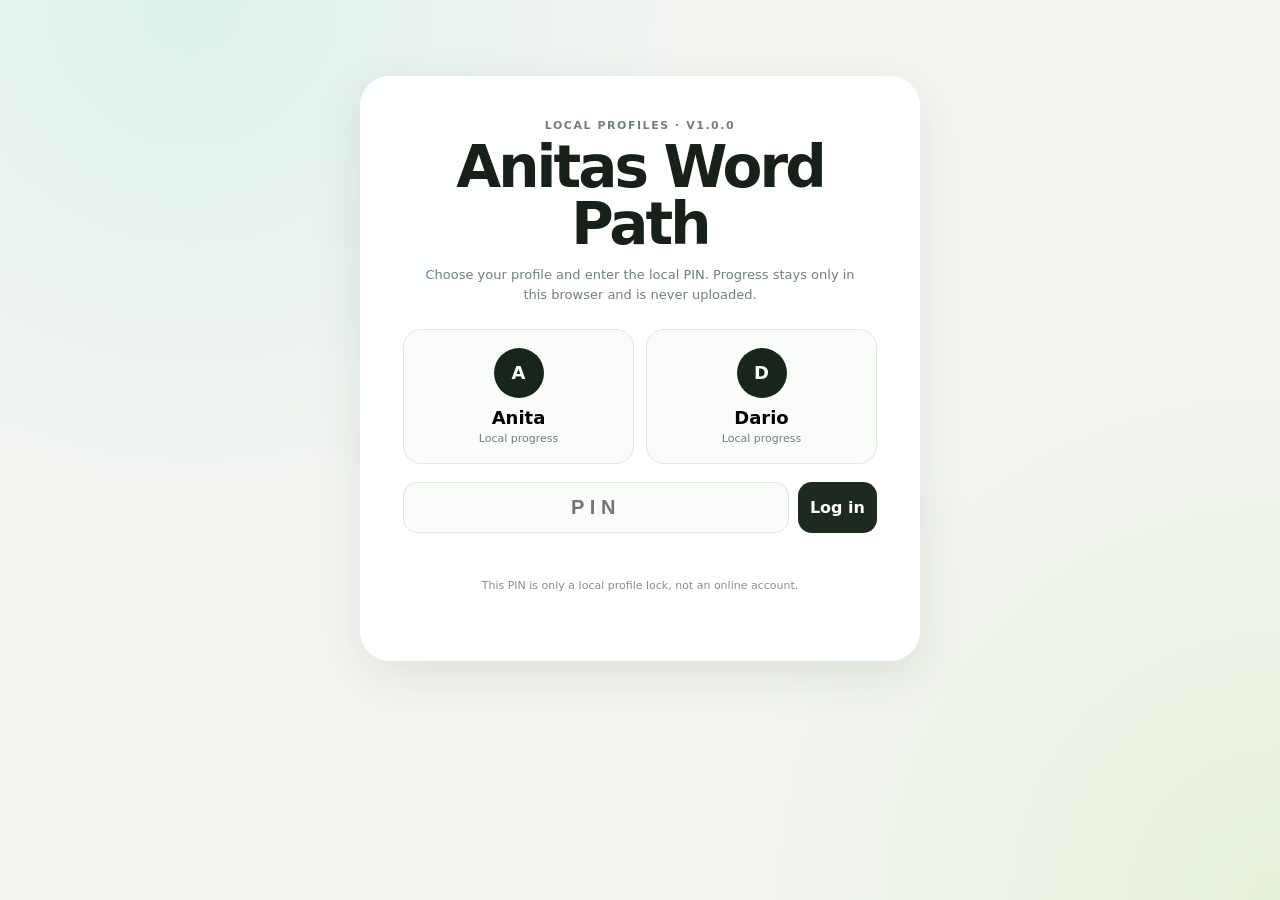
==== commit 8bc621bc: "Integrate 3D Cube with profiles and shared themes v1.0.0" ====
--- a/index.html
+++ b/index.html
@@ -3,7 +3,7 @@
 <head>
   <meta charset="UTF-8" />
   <meta name="viewport" content="width=device-width, initial-scale=1.0, viewport-fit=cover" />
-  <title>Anitas Word Path</title>
+  <title>Anitas Word Path · v1.0.0</title>
   <style>
     :root{
       --bg:#f4f6f2;
@@ -308,6 +308,8 @@
     .win-card button{width:100%;margin-top:10px}
 
 
+    .choice-grid.game-types{grid-template-columns:repeat(2,1fr)}
+    .choice-grid.game-types .choice{min-height:92px}
     .choice-grid.modes{grid-template-columns:repeat(5,1fr)}
     .choice-grid.modes .choice{min-height:78px;padding:13px 10px}
     .choice-grid.modes .choice strong{font-size:15px}
@@ -394,7 +396,7 @@
 <body>
 <main class="app">
   <section class="login-screen" id="loginScreen">
-    <div class="start-kicker">Local profiles</div>
+    <div class="start-kicker">Local profiles · v1.0.0</div>
     <h1>Anitas Word Path</h1>
     <p>Choose your profile and enter the local PIN. Progress stays only in this browser and is never uploaded.</p>
     <div class="profile-grid" id="profileGrid">
@@ -411,19 +413,27 @@
 
   <section class="start-screen hidden" id="startScreen">
     <div class="player-bar"><div><strong id="startPlayerName">Player</strong><span>Local profile</span></div><div style="display:flex;gap:7px;flex-wrap:wrap"><a class="btn secondary" href="stats.html">Statistics</a><button class="btn secondary" id="switchProfileStartBtn" type="button">Switch player</button></div></div>
-    <div class="start-kicker">Offline word game</div>
+    <div class="start-kicker">Word game suite · v1.0.0</div>
     <h1>Anitas Word Path</h1>
     <p class="start-intro">
       Choose the grid size and difficulty before starting. The game now includes many more themes and a much larger offline word pool. Once the run begins, every following puzzle keeps the same mode until you choose “Change mode”.
     </p>
     <div style="display:flex;gap:8px;flex-wrap:wrap;margin-top:-16px;margin-bottom:22px;">
-      <span style="padding:6px 9px;border-radius:999px;background:#f1f5f1;border:1px solid #e1e8e1;font-size:11px;font-weight:800;color:#5f6d64;">19 themes</span>
-      <span style="padding:6px 9px;border-radius:999px;background:#f1f5f1;border:1px solid #e1e8e1;font-size:11px;font-weight:800;color:#5f6d64;">879+ theme words</span>
+      <span style="padding:6px 9px;border-radius:999px;background:#f1f5f1;border:1px solid #e1e8e1;font-size:11px;font-weight:800;color:#5f6d64;">19 shared themes</span>
+      <span style="padding:6px 9px;border-radius:999px;background:#f1f5f1;border:1px solid #e1e8e1;font-size:11px;font-weight:800;color:#5f6d64;">936+ shared theme words</span>
       <span style="padding:6px 9px;border-radius:999px;background:#f1f5f1;border:1px solid #e1e8e1;font-size:11px;font-weight:800;color:#5f6d64;">20k+ bonus words</span>
       <span style="padding:6px 9px;border-radius:999px;background:#f1f5f1;border:1px solid #e1e8e1;font-size:11px;font-weight:800;color:#5f6d64;">100% offline</span>
     </div>
 
     <div class="setting-section">
+      <h2 class="setting-title">Game type</h2>
+      <div class="choice-grid game-types" id="gameTypeChoices">
+        <button class="choice selected" type="button" data-game-type="2d"><strong>2D Word Path</strong><span>Classic flat grid with sizes, difficulties, Daily, Mystery and Challenge.</span></button>
+        <button class="choice" type="button" data-game-type="3d"><strong>3D Word Cube</strong><span>Rotate a 3×3 cube and trace words across faces and cube edges.</span></button>
+      </div>
+    </div>
+
+    <div class="setting-section" id="gridSetting">
       <h2 class="setting-title">Grid size</h2>
       <div class="choice-grid" id="gridChoices">
         <button class="choice selected" type="button" data-grid="6">
@@ -438,7 +448,7 @@
       </div>
     </div>
 
-    <div class="setting-section">
+    <div class="setting-section" id="difficultySetting">
       <h2 class="setting-title">Difficulty</h2>
       <div class="choice-grid" id="difficultyChoices">
         <button class="choice selected" type="button" data-difficulty="beginner">
@@ -454,7 +464,7 @@
     </div>
 
 
-    <div class="setting-section">
+    <div class="setting-section" id="modeSetting">
       <h2 class="setting-title">Game mode</h2>
       <div class="choice-grid modes" id="gameModeChoices">
         <button class="choice selected" type="button" data-game-mode="classic"><strong>Classic</strong><span>Random theme and puzzle.</span></button>
@@ -472,7 +482,7 @@
     <div class="profile-summary" id="profileSummary"></div>
 
     <button class="start-btn resume-start hidden" id="resumePausedBtn" type="button">Resume paused puzzle</button>
-    <button class="start-btn" id="startBtn" type="button">Start game</button>
+    <button class="start-btn" id="startBtn" type="button">Start 2D game</button>
   </section>
 
   <section id="gameScreen" class="hidden">
@@ -595,6 +605,7 @@
   </div>
 </div>
 
+<script src="themes.js?v=1.0.0"></script>
 <script src="words.js"></script>
 <script>
 (() => {
@@ -605,113 +616,9 @@
   const MIN_BONUS_LENGTH = 3;
   const ENGLISH_WORDS = window.ANITAS_ENGLISH_WORDS instanceof Set ? window.ANITAS_ENGLISH_WORDS : new Set();
 
-  /* Large offline theme pools. The generator selects a unique subset whose
-     total letter count exactly matches the selected grid (36 / 81 / 144). */
-  const THEME_POOLS = [
-    {
-      name:"Animals",
-      words:["CHIMPANZEE","BUTTERFLY","CROCODILE","ALLIGATOR","ELEPHANT","DOLPHIN","PANTHER","RABBIT","MONKEY","TURTLE","PARROT","JAGUAR","HORSE","WHALE","TIGER","ZEBRA","PANDA","OTTER","KOALA","SHEEP","MOOSE","BEAVER","BADGER","FALCON","EAGLE","WOLF","BEAR","LION","SWAN","DUCK","FROG","FOX","EMU","ANT","OWL","APE","CAT","DOG","CAMEL","GORILLA","CHEETAH","LEOPARD","HAMSTER","PENGUIN","BUFFALO","DONKEY","GECKO","IGUANA","MANTIS","COBRA","SLOTH"]
-    },
-    {
-      name:"Ocean",
-      words:["JELLYFISH","SEAHORSE","STARFISH","OCTOPUS","DOLPHIN","TURTLE","MARLIN","SALMON","ANCHOR","LAGOON","CORAL","SHARK","WHALE","MANTA","OCEAN","PEARL","SHELL","COAST","REEF","SQUID","WAVES","TIDES","CRAB","SEAL","KELP","SURF","BOAT","WAVE","TIDE","SEA","FIN","EEL","COD","HARBOR","ISLAND","LOBSTER","SEAGULL","CURRENT","SEABED","PLANKTON","BARNACLE","SEASHELL","ANCHOVY","SARDINE","BUBBLES","SAILBOAT","BEACH","CLIFF","COVE","BAY"]
-    },
-    {
-      name:"Food",
-      words:["STRAWBERRY","CHOCOLATE","PINEAPPLE","BLUEBERRY","SANDWICH","SPAGHETTI","PANCAKE","BANANA","ORANGE","CARROT","CHEESE","TOMATO","COOKIE","YOGURT","MUFFIN","BREAD","GRAPE","HONEY","LEMON","MELON","PEACH","APPLE","MANGO","OLIVE","CREAM","TOAST","SALAD","BERRY","SUGAR","RICE","FIG","PIE","EGG","HAM","POTATO","AVOCADO","BURGER","NOODLES","WAFFLE","BISCUIT","CEREAL","BUTTER","CHERRY","COCONUT","GARLIC","GINGER","PUMPKIN","PEPPER","PASTA","SOUP"]
-    },
-    {
-      name:"Nature",
-      words:["WATERFALL","MOUNTAIN","RAINFOREST","SUNFLOWER","WOODLAND","MEADOW","FOREST","BREEZE","THUNDER","RAINBOW","RIVER","STONE","CLOUD","PLANT","GRASS","MAPLE","CEDAR","CLIFF","FLAME","FIELD","LEAF","PINE","MOSS","TREE","RAIN","SNOW","WIND","ROCK","OAK","SUN","SKY","FOG","MUD","VALLEY","DESERT","CANYON","GLACIER","JUNGLE","POND","STREAM","FLOWER","BLOSSOM","BRANCH","ROOT","VOLCANO","ISLAND","HILL","SHADOW","EARTH","GARDEN"]
-    },
-    {
-      name:"Space",
-      words:["TELESCOPE","ASTEROID","SATELLITE","SPACESHIP","UNIVERSE","GALAXY","NEBULA","METEOR","ROCKET","PLANET","COSMOS","CRATER","ORBIT","SOLAR","SATURN","VENUS","PLUTO","COMET","LUNAR","MOON","MARS","STAR","EARTH","SPACE","SUN","SKY","JUPITER","MERCURY","GRAVITY","ASTRONAUT","MISSION","MODULE","ECLIPSE","ALIEN","ORBITER","COSMIC","PLANETARY","STARDUST","MOONLIGHT","SUPERNOVA","BLACKHOLE","MILKYWAY","LAUNCH","CAPSULE","RADIATION","VACUUM"]
-    },
-    {
-      name:"Fantasy",
-      words:["ENCHANTMENT","ADVENTURER","DRAGON","WIZARD","KNIGHT","CASTLE","POTION","PRINCESS","SORCERER","TREASURE","MAGIC","SHIELD","GOBLIN","MERLIN","SWORD","CROWN","TOWER","GHOST","GIANT","FAIRY","SPELL","QUEST","RUNE","ELF","ORC","IMP","KINGDOM","DUNGEON","PHOENIX","UNICORN","WARLOCK","CRYSTAL","MYSTIC","ELIXIR","THRONE","ARMOR","SCROLL","CHARM","RIDDLE","PORTAL","MONSTER","HERO","VILLAIN","DRUID","TROLL","OGRE","WAND"]
-    },
-    {
-      name:"Technology",
-      words:["SMARTPHONE","COMPUTER","KEYBOARD","INTERNET","SOFTWARE","HARDWARE","DATABASE","BATTERY","SWITCH","SCREEN","SENSOR","CAMERA","TABLET","SERVER","ROBOT","PHONE","LASER","CABLE","MODEM","RADIO","PIXEL","VIDEO","MOTOR","CHIP","CODE","DATA","USB","APP","NETWORK","PROCESSOR","MEMORY","DISPLAY","WIRELESS","BLUETOOTH","SIGNAL","ROUTER","CIRCUIT","DEVICE","DIGITAL","STORAGE","LAPTOP","MONITOR","PRINTER","BROWSER","SYSTEM","UPLOAD","DOWNLOAD","BUTTON","TOUCH","POWER"]
-    },
-    {
-      name:"Sports",
-      words:["BASKETBALL","VOLLEYBALL","SWIMMING","FOOTBALL","BASEBALL","MARATHON","CYCLING","TENNIS","HOCKEY","BOXING","RUNNER","TRAINING","MATCH","COACH","SKATE","RUGBY","SCORE","POWER","SPORT","SWING","FIELD","RACE","CLIMB","JUMP","TEAM","GOAL","BALL","RUN","SKI","GYM","SPRINTER","STADIUM","PLAYER","REFEREE","MEDAL","TROPHY","FITNESS","WORKOUT","SURFING","SKATING","DIVING","ROWING","HIKING","BOWLING","SOCCER","GOLF","KAYAK","PADDLE"]
-    },
-    {
-      name:"Travel",
-      words:["ADVENTURE","AIRPORT","SUITCASE","PASSPORT","JOURNEY","HOLIDAY","HOTEL","TICKET","FLIGHT","TRAIN","TRAVEL","CAMPING","BACKPACK","MAP","ROAD","CITY","BEACH","MUSEUM","BRIDGE","ISLAND","BORDER","VILLAGE","COUNTRY","RESORT","HOSTEL","CABIN","CRUISE","FERRY","TAXI","BUS","CAR","TRIP","TOUR","GUIDE","CAMERA","LUGGAGE","STATION","PLATFORM","DEPARTURE","ARRIVAL","MOUNTAIN","HARBOR","MARKET","SOUVENIR","TRAIL","ROUTE","VACATION"]
-    },
-    {
-      name:"Music",
-      words:["GUITAR","PIANO","DRUMMER","MELODY","RHYTHM","CONCERT","SINGER","CHORUS","MUSIC","VIOLIN","TRUMPET","FLUTE","BANJO","LYRICS","STAGE","SOUND","BEAT","SONG","RADIO","BAND","DANCE","VOICE","RECORD","ALBUM","TUNE","BASS","SOLO","DJ","MIC","ORCHESTRA","KEYBOARD","SPEAKER","HEADPHONES","HARMONY","GROOVE","TEMPO","ARTIST","PLAYLIST","MUSICAL","CELLO","HARP","SAXOPHONE","CLARINET","PERCUSSION","MICROPHONE"]
-    },
-    {
-      name:"Home",
-      words:["KITCHEN","BEDROOM","BATHROOM","WINDOW","DOORWAY","CARPET","CURTAIN","PILLOW","BLANKET","TABLE","CHAIR","SOFA","LAMP","SHELF","MIRROR","DRAWER","CUPBOARD","GARAGE","GARDEN","FENCE","ROOF","WALL","FLOOR","STAIRS","CLOCK","VASE","CANDLE","BASKET","TOWEL","SHOWER","SINK","OVEN","FRIDGE","FREEZER","PAN","POT","PLATE","SPOON","FORK","KNIFE","MUG","GLASS","KEY","LOCK","BED","DESK","ROOM"]
-    },
-    {
-      name:"Transport",
-      words:["AIRPLANE","HELICOPTER","MOTORCYCLE","BICYCLE","SCOOTER","SUBWAY","TRAM","TRAIN","TRUCK","CAR","BUS","TAXI","FERRY","BOAT","SHIP","ROCKET","ENGINE","WHEEL","BRAKE","PEDAL","STEERING","STATION","TUNNEL","BRIDGE","ROAD","TRACK","RAIL","DRIVER","PILOT","CAPTAIN","VEHICLE","TRAFFIC","HIGHWAY","GARAGE","PARKING","FUEL","DIESEL","ELECTRIC","MOTOR","TIRE","SIGNAL","CARGO","SEAT","CABIN"]
-    },
-    {
-      name:"Weather",
-      words:["THUNDERSTORM","LIGHTNING","RAINBOW","SUNSHINE","SNOWFLAKE","BLIZZARD","DRIZZLE","TORNADO","HURRICANE","WEATHER","THUNDER","BREEZE","CLOUDY","STORM","RAIN","SNOW","WIND","SUNNY","FROST","MIST","FOG","ICE","HEAT","COLD","WARM","TEMPERATURE","FORECAST","HUMIDITY","CLIMATE","SHOWER","FREEZING","DROUGHT","MONSOON","CYCLONE","GUST","CLOUD","SKY"]
-    },
-    {
-      name:"School",
-      words:["NOTEBOOK","CLASSROOM","HOMEWORK","TEACHER","STUDENT","PENCIL","ERASER","RULER","LESSON","SCHOOL","BOOK","PAPER","DESK","CHAIR","BOARD","CLASS","TEST","EXAM","GRADE","MATH","SCIENCE","HISTORY","MUSIC","SPORT","LANGUAGE","LIBRARY","BACKPACK","LUNCH","BREAK","FRIEND","QUESTION","ANSWER","PROJECT","COMPUTER","CALCULATOR","DICTIONARY","READING","WRITING","SPELLING","DRAWING","LEARNING"]
-    },
-    {
-      name:"Jobs",
-      words:["ENGINEER","TEACHER","DOCTOR","NURSE","PILOT","CHEF","BAKER","FARMER","DRIVER","ARTIST","DESIGNER","MECHANIC","BUILDER","SCIENTIST","PROGRAMMER","DENTIST","LAWYER","WRITER","ACTOR","SINGER","DANCER","PLUMBER","ELECTRICIAN","CARPENTER","TAILOR","BARBER","CASHIER","MANAGER","POLICE","FIREFIGHTER","REPORTER","PHOTOGRAPHER","ARCHITECT","GARDENER","COACH","VET"]
-    },
-    {
-      name:"City",
-      words:["SKYSCRAPER","APARTMENT","BUILDING","STREET","AVENUE","TRAFFIC","CROSSING","STATION","MARKET","MUSEUM","THEATER","HOTEL","RESTAURANT","CAFE","PARK","BRIDGE","TUNNEL","SQUARE","FOUNTAIN","LIBRARY","HOSPITAL","SCHOOL","OFFICE","SHOP","STORE","BANK","PLAZA","SIDEWALK","BUS","TAXI","TRAIN","METRO","LIGHTS","TOWER","CHURCH","CASTLE","HARBOR","RIVER","ROAD","CITY"]
-    },
-    {
-      name:"Tricking",
-      words:["TRICKING","BACKFLIP","FRONTFLIP","SIDEFLIP","CARTWHEEL","AERIAL","WEBSTER","GAINER","CORK","TWIST","KICK","HOOKKICK","ROUNDHOUSE","TORNADO","BUTTERFLY","SWIPE","RAIZ","SCOOT","CHEAT","COMBO","LANDING","TAKEOFF","ROTATION","SPIN","FLIP","KICKS","SETUP","FLOW","POWER","HEIGHT","BALANCE","CONTROL","MOMENTUM","AXIS","TUCK","LAYOUT","STANCE","TRANSITION","POP","SWING","HYPER","FULLTWIST","BACKSIDE","FRONTSIDE","TECHNIQUE","PRECISION","SPEED","STYLE","TRAINING","FLEXIBILITY"]
-    },
-    {
-      name:"Bouldering",
-      words:["BOULDERING","CRIMP","SLOPER","PINCH","JUG","POCKET","UNDERCLING","SIDEPULL","HEELHOOK","TOEHOOK","MANTLE","DYNO","CAMPUS","CHALK","HOLDS","PROBLEM","SEND","FLASH","TOP","MATCH","FLAG","DROPKNEE","SMEAR","VOLUME","WALL","OVERHANG","SLAB","ARETE","CRUX","BETA","BRUSH","MAT","SPOTTER","ROUTE","STATIC","DYNAMIC","LOCKOFF","DEADPOINT","COMPRESSION","HANGBOARD","POWER","TENSION","COORDINATION","COMPETITION","START","FINISH","SEQUENCE","FOOTWORK","FINGERS","GRIP"]
-    },
-    {
-      name:"Climbing",
-      words:["CLIMBING","BELAY","HARNESS","CARABINER","QUICKDRAW","ROPE","ANCHOR","LEAD","TOPROPE","CRAG","ROUTE","PITCH","BOLT","CLIP","CHALK","HELMET","SLING","CAM","NUT","PROTECTION","RAPPEL","ABSEIL","ASCENDER","DESCENDER","FOOTWORK","GRIP","EDGE","JAM","CRACK","FACE","CHIMNEY","ARETE","OVERHANG","SLAB","SUMMIT","APPROACH","PARTNER","BELAYER","CLIMBER","EXPOSURE","FALL","SEND","REDPOINT","ONSIGHT","FLASH","PROJECT","CRUX","BETA","REST","LOWER"]
-    }
-  ];
-
-
-  const EXTRA_THEME_WORDS = {
-    Animals:["RHINOCEROS","ORANGUTAN","HIPPOPOTAMUS"],
-    Ocean:["HAMMERHEAD","BIOLUMINESCENCE","UNDERWATER"],
-    Food:["CAULIFLOWER","POMEGRANATE","PASSIONFRUIT"],
-    Nature:["THUNDERCLOUD","BIODIVERSITY","WILDFLOWERS"],
-    Space:["CONSTELLATION","INTERSTELLAR","GRAVITATION"],
-    Fantasy:["NECROMANCER","SHAPESHIFTER","DRAGONRIDER"],
-    Technology:["MICROPROCESSOR","CYBERSECURITY","SEMICONDUCTOR"],
-    Sports:["WEIGHTLIFTING","GYMNASTICS","SKATEBOARDING"],
-    Travel:["DESTINATION","SIGHTSEEING","EXPLORATION"],
-    Music:["SYNTHESIZER","SONGWRITING","CONDUCTOR"],
-    Home:["DISHWASHER","BOOKSHELF","WARDROBE"],
-    Transport:["LOCOMOTIVE","SPEEDBOAT","AMBULANCE"],
-    Weather:["THUNDERCLOUD","PRECIPITATION","ATMOSPHERE"],
-    School:["MATHEMATICS","GEOGRAPHY","LABORATORY"],
-    Jobs:["VETERINARIAN","PALEONTOLOGIST","ARCHITECTURE"],
-    City:["NEIGHBORHOOD","INTERSECTION","UNDERGROUND"],
-    Tricking:["DOUBLEBACKFLIP","CORKSCREW","COMBINATION"],
-    Bouldering:["BODYTENSION","HEELTOEHOOK","ROUTEREADING"],
-    Climbing:["COUNTERPRESSURE","MULTIPITCH","GEARPLACEMENT"]
-  };
-  THEME_POOLS.forEach(theme=>{
-    const extras=EXTRA_THEME_WORDS[theme.name]||[];
-    theme.words=[...new Set([...theme.words,...extras])];
-  });
+  /* Canonical themes are shared with the 3D cube. */
+  const THEME_POOLS = (window.ANITAS_THEME_POOLS||[]).map(theme=>({name:theme.name,words:[...theme.words]}));
+  if(!THEME_POOLS.length)throw new Error("Shared theme library failed to load.");
 
   const BONUS_WORDS = new Set(`
     ACE ACT ADD AGE AIR ALL AND ANT ANY APE ARC ARM ART ASH ASK BAD BAG BAR BAT BAY BED BEE BET BIG BIN BIT BOX BOY BUS
@@ -754,6 +661,10 @@
   const gamePlayerName = document.getElementById("gamePlayerName");
   const switchProfileStartBtn = document.getElementById("switchProfileStartBtn");
   const switchProfileGameBtn = document.getElementById("switchProfileGameBtn");
+  const gameTypeChoices = document.getElementById("gameTypeChoices");
+  const gridSetting = document.getElementById("gridSetting");
+  const difficultySetting = document.getElementById("difficultySetting");
+  const modeSetting = document.getElementById("modeSetting");
   const gridChoices = document.getElementById("gridChoices");
   const difficultyChoices = document.getElementById("difficultyChoices");
   const startBtn = document.getElementById("startBtn");
@@ -814,6 +725,7 @@
   const endGameConfirmBtn = document.getElementById("endGameConfirmBtn");
   const resumePausedBtn = document.getElementById("resumePausedBtn");
 
+  let pendingGameType = localStorage.getItem("anitasWordPathPreferredGameType")==="3d"?"3d":"2d";
   let pendingGrid = 6;
   let pendingDifficulty = "beginner";
   let pendingGameMode = "classic";
@@ -876,7 +788,7 @@
   const DEFAULT_STATS = {
     totalPuzzles:0,totalWords:0,totalBonus:0,bestCombo:0,bestScore:0,longestWord:"",
     dailyStreak:0,lastDailyDate:"",recentWords:[],themeProgress:{},dailyBest:{},soundEnabled:true,
-    completedPuzzles:[],completedFingerprints:[]
+    completedPuzzles:[],completedFingerprints:[],cubePuzzles:0,cubeWords:0,cubeBonus:0,cubeBestScore:0
   };
 
   function profileStorageKey(name=activeProfileName){
@@ -978,7 +890,7 @@
   function updatePausedResumeButton(){
     if(!resumePausedBtn)return;
     const snapshot=getPausedSnapshot();
-    resumePausedBtn.classList.toggle("hidden",!snapshot);
+    resumePausedBtn.classList.toggle("hidden",pendingGameType==="3d"||!snapshot);
     if(snapshot){
       const progress=(snapshot.foundTargets||[]).length;
       const total=(snapshot.targets||[]).length;
@@ -1037,7 +949,7 @@
   function unlockedThemeCount(){return THEME_POOLS.filter(t=>isThemeUnlocked(t.name)).length}
 
   function renderProfileSummary(){
-    profileSummary.textContent=`${activeProfileName||"Player"} · ${playerStats.totalPuzzles} puzzles completed · ${playerStats.totalWords} theme words · ${playerStats.totalBonus} bonus words · best combo ${playerStats.bestCombo} · daily streak ${playerStats.dailyStreak} · themes ${unlockedThemeCount()}/${THEME_POOLS.length} unlocked`;
+    profileSummary.textContent=`${activeProfileName||"Player"} · ${playerStats.totalPuzzles} puzzles completed · ${(playerStats.cubePuzzles||0)} 3D cubes · ${playerStats.totalWords} theme words · ${playerStats.totalBonus} bonus words · best combo ${playerStats.bestCombo} · daily streak ${playerStats.dailyStreak} · themes ${unlockedThemeCount()}/${THEME_POOLS.length} unlocked`;
   }
 
   function feedback(type){
@@ -1096,6 +1008,24 @@
       btn.classList.toggle("selected",btn.dataset[attr]===String(value));
     });
   }
+
+  function updateGameTypeUI(){
+    const cube=pendingGameType==="3d";
+    gridSetting.classList.toggle("hidden",cube);
+    difficultySetting.classList.toggle("hidden",cube);
+    modeSetting.classList.toggle("hidden",cube);
+    startBtn.textContent=cube?"Start 3D cube":"Start 2D game";
+    setSelectedChoice(gameTypeChoices,"gameType",pendingGameType);
+    updatePausedResumeButton();
+  }
+
+  gameTypeChoices.addEventListener("click",e=>{
+    const btn=e.target.closest("[data-game-type]");
+    if(!btn)return;
+    pendingGameType=btn.dataset.gameType;
+    try{localStorage.setItem("anitasWordPathPreferredGameType",pendingGameType)}catch(_){}
+    updateGameTypeUI();
+  });
 
   gridChoices.addEventListener("click",e=>{
     const btn=e.target.closest("[data-grid]");
@@ -2215,6 +2145,10 @@
   }
 
   async function startGame(){
+    if(pendingGameType==="3d"){
+      window.location.href="cube/";
+      return;
+    }
     clearPausedSnapshot();
     parseSeedCode(seedInput.value);
     SIZE=pendingGrid;
@@ -2287,6 +2221,7 @@
     localStorage.removeItem("anitasWordPathActiveProfile");
     sessionStorage.removeItem("anitasWordPathActiveProfile");
   }
+  updateGameTypeUI();
   updateSoundButton();
 })();
 </script>
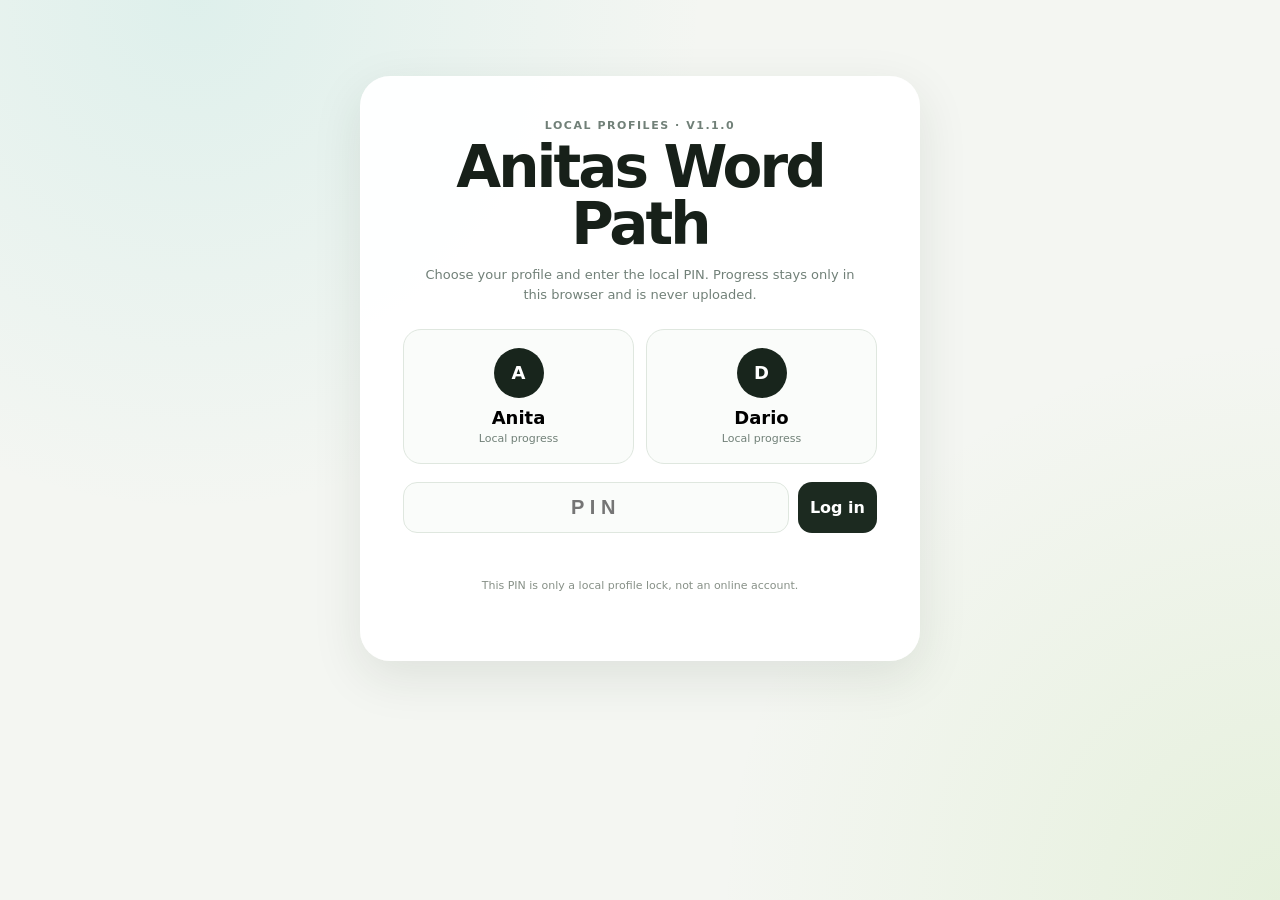
==== commit d22f1644: "Add 3D Cube difficulty levels v1.1.0" ====
--- a/index.html
+++ b/index.html
@@ -3,7 +3,7 @@
 <head>
   <meta charset="UTF-8" />
   <meta name="viewport" content="width=device-width, initial-scale=1.0, viewport-fit=cover" />
-  <title>Anitas Word Path · v1.0.0</title>
+  <title>Anitas Word Path · v1.1.0</title>
   <style>
     :root{
       --bg:#f4f6f2;
@@ -396,7 +396,7 @@
 <body>
 <main class="app">
   <section class="login-screen" id="loginScreen">
-    <div class="start-kicker">Local profiles · v1.0.0</div>
+    <div class="start-kicker">Local profiles · v1.1.0</div>
     <h1>Anitas Word Path</h1>
     <p>Choose your profile and enter the local PIN. Progress stays only in this browser and is never uploaded.</p>
     <div class="profile-grid" id="profileGrid">
@@ -413,7 +413,7 @@
 
   <section class="start-screen hidden" id="startScreen">
     <div class="player-bar"><div><strong id="startPlayerName">Player</strong><span>Local profile</span></div><div style="display:flex;gap:7px;flex-wrap:wrap"><a class="btn secondary" href="stats.html">Statistics</a><button class="btn secondary" id="switchProfileStartBtn" type="button">Switch player</button></div></div>
-    <div class="start-kicker">Word game suite · v1.0.0</div>
+    <div class="start-kicker">Word game suite · v1.1.0</div>
     <h1>Anitas Word Path</h1>
     <p class="start-intro">
       Choose the grid size and difficulty before starting. The game now includes many more themes and a much larger offline word pool. Once the run begins, every following puzzle keeps the same mode until you choose “Change mode”.
@@ -605,7 +605,7 @@
   </div>
 </div>
 
-<script src="themes.js?v=1.0.0"></script>
+<script src="themes.js?v=1.1.0"></script>
 <script src="words.js"></script>
 <script>
 (() => {
@@ -727,7 +727,8 @@
 
   let pendingGameType = localStorage.getItem("anitasWordPathPreferredGameType")==="3d"?"3d":"2d";
   let pendingGrid = 6;
-  let pendingDifficulty = "beginner";
+  const savedDifficulty=localStorage.getItem("anitasWordPathPreferredDifficulty");
+  let pendingDifficulty = ["beginner","middle","hard"].includes(savedDifficulty)?savedDifficulty:"beginner";
   let pendingGameMode = "classic";
 
   let SIZE = 6;
@@ -1012,10 +1013,24 @@
   function updateGameTypeUI(){
     const cube=pendingGameType==="3d";
     gridSetting.classList.toggle("hidden",cube);
-    difficultySetting.classList.toggle("hidden",cube);
+    difficultySetting.classList.remove("hidden");
     modeSetting.classList.toggle("hidden",cube);
-    startBtn.textContent=cube?"Start 3D cube":"Start 2D game";
+    startBtn.textContent=cube?`Start 3D cube · ${pendingDifficulty}`:"Start 2D game";
     setSelectedChoice(gameTypeChoices,"gameType",pendingGameType);
+    setSelectedChoice(difficultyChoices,"difficulty",pendingDifficulty);
+
+    const beginnerCopy=difficultyChoices.querySelector('[data-difficulty="beginner"] span');
+    const middleCopy=difficultyChoices.querySelector('[data-difficulty="middle"] span');
+    const hardCopy=difficultyChoices.querySelector('[data-difficulty="hard"] span');
+    if(cube){
+      if(beginnerCopy)beginnerCopy.textContent="Target list + hints · shorter, easier cross-face routes.";
+      if(middleCopy)middleCopy.textContent="Hidden target list + hints · more cross-face routes.";
+      if(hardCopy)hardCopy.textContent="No target list or hints · longer, more complex routes.";
+    }else{
+      if(beginnerCopy)beginnerCopy.textContent="Full word list + hints.";
+      if(middleCopy)middleCopy.textContent="No word list, but hints are available.";
+      if(hardCopy)hardCopy.textContent="No word list and no hints.";
+    }
     updatePausedResumeButton();
   }
 
@@ -1038,7 +1053,9 @@
     const btn=e.target.closest("[data-difficulty]");
     if(!btn) return;
     pendingDifficulty=btn.dataset.difficulty;
+    try{localStorage.setItem("anitasWordPathPreferredDifficulty",pendingDifficulty)}catch(_){}
     setSelectedChoice(difficultyChoices,"difficulty",pendingDifficulty);
+    updateGameTypeUI();
   });
 
   gameModeChoices.addEventListener("click",e=>{
@@ -2146,6 +2163,10 @@
 
   async function startGame(){
     if(pendingGameType==="3d"){
+      try{
+        localStorage.setItem("anitasWordCubeDifficulty",pendingDifficulty);
+        localStorage.setItem("anitasWordPathPreferredDifficulty",pendingDifficulty);
+      }catch(_){}
       window.location.href="cube/";
       return;
     }
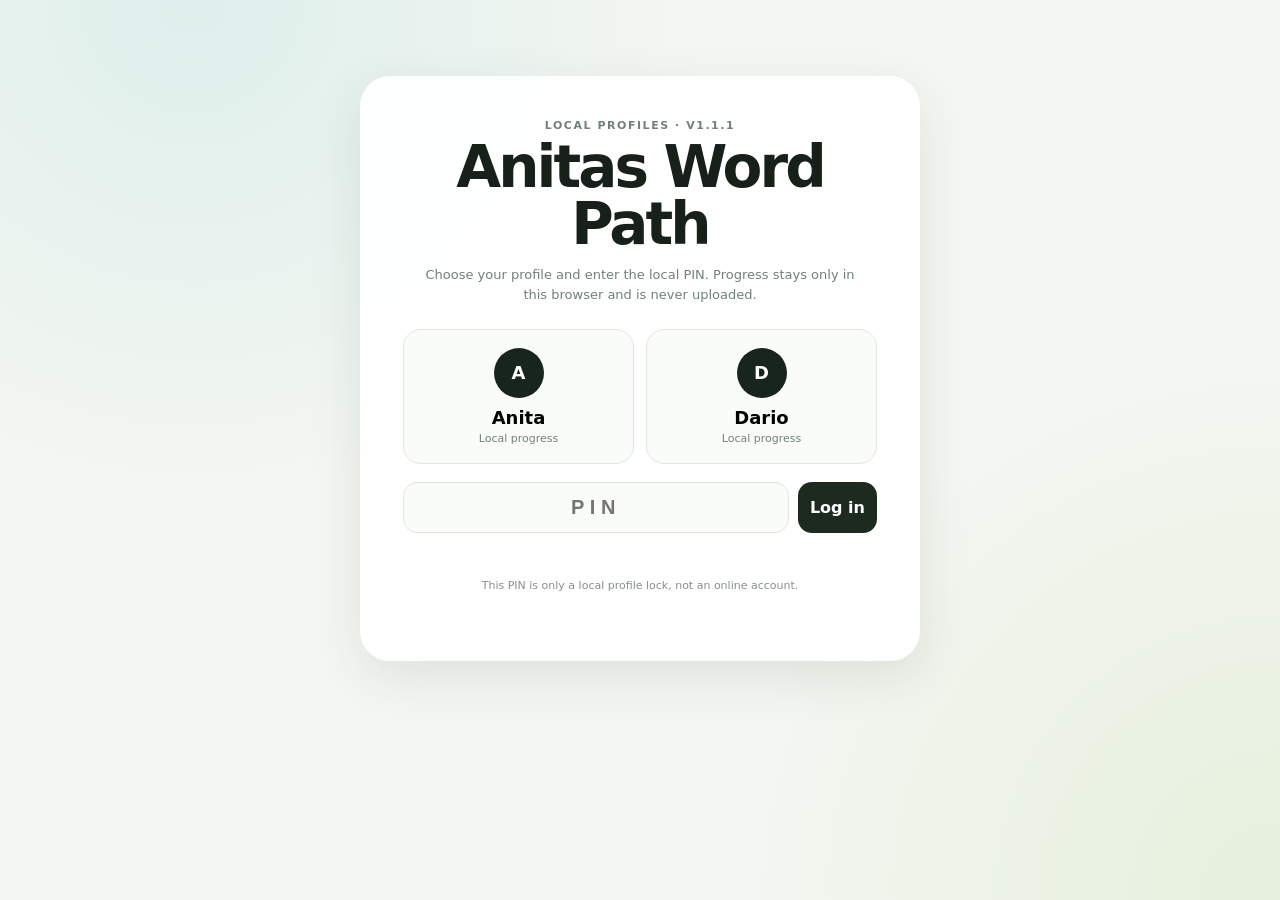
==== commit 2cb3f44d: "Pause Cube timer while rotating v1.1.1" ====
--- a/index.html
+++ b/index.html
@@ -3,7 +3,7 @@
 <head>
   <meta charset="UTF-8" />
   <meta name="viewport" content="width=device-width, initial-scale=1.0, viewport-fit=cover" />
-  <title>Anitas Word Path · v1.1.0</title>
+  <title>Anitas Word Path · v1.1.1</title>
   <style>
     :root{
       --bg:#f4f6f2;
@@ -396,7 +396,7 @@
 <body>
 <main class="app">
   <section class="login-screen" id="loginScreen">
-    <div class="start-kicker">Local profiles · v1.1.0</div>
+    <div class="start-kicker">Local profiles · v1.1.1</div>
     <h1>Anitas Word Path</h1>
     <p>Choose your profile and enter the local PIN. Progress stays only in this browser and is never uploaded.</p>
     <div class="profile-grid" id="profileGrid">
@@ -413,7 +413,7 @@
 
   <section class="start-screen hidden" id="startScreen">
     <div class="player-bar"><div><strong id="startPlayerName">Player</strong><span>Local profile</span></div><div style="display:flex;gap:7px;flex-wrap:wrap"><a class="btn secondary" href="stats.html">Statistics</a><button class="btn secondary" id="switchProfileStartBtn" type="button">Switch player</button></div></div>
-    <div class="start-kicker">Word game suite · v1.1.0</div>
+    <div class="start-kicker">Word game suite · v1.1.1</div>
     <h1>Anitas Word Path</h1>
     <p class="start-intro">
       Choose the grid size and difficulty before starting. The game now includes many more themes and a much larger offline word pool. Once the run begins, every following puzzle keeps the same mode until you choose “Change mode”.
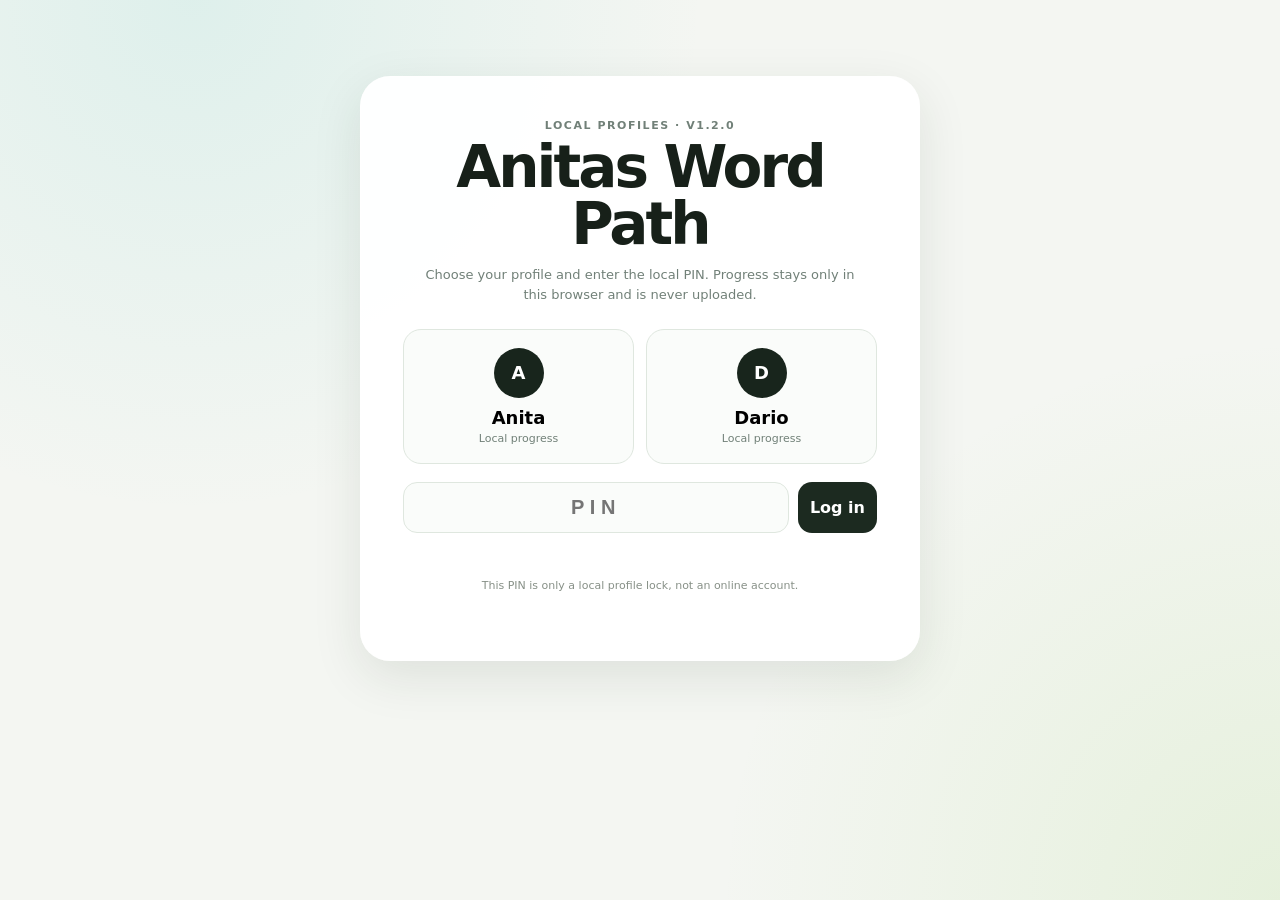
==== commit 2ee7edaf: "Cube v1.2.0: diagonals, theme badge and robust generation" ====
--- a/index.html
+++ b/index.html
@@ -3,7 +3,7 @@
 <head>
   <meta charset="UTF-8" />
   <meta name="viewport" content="width=device-width, initial-scale=1.0, viewport-fit=cover" />
-  <title>Anitas Word Path · v1.1.1</title>
+  <title>Anitas Word Path · v1.2.0</title>
   <style>
     :root{
       --bg:#f4f6f2;
@@ -396,7 +396,7 @@
 <body>
 <main class="app">
   <section class="login-screen" id="loginScreen">
-    <div class="start-kicker">Local profiles · v1.1.1</div>
+    <div class="start-kicker">Local profiles · v1.2.0</div>
     <h1>Anitas Word Path</h1>
     <p>Choose your profile and enter the local PIN. Progress stays only in this browser and is never uploaded.</p>
     <div class="profile-grid" id="profileGrid">
@@ -413,7 +413,7 @@
 
   <section class="start-screen hidden" id="startScreen">
     <div class="player-bar"><div><strong id="startPlayerName">Player</strong><span>Local profile</span></div><div style="display:flex;gap:7px;flex-wrap:wrap"><a class="btn secondary" href="stats.html">Statistics</a><button class="btn secondary" id="switchProfileStartBtn" type="button">Switch player</button></div></div>
-    <div class="start-kicker">Word game suite · v1.1.1</div>
+    <div class="start-kicker">Word game suite · v1.2.0</div>
     <h1>Anitas Word Path</h1>
     <p class="start-intro">
       Choose the grid size and difficulty before starting. The game now includes many more themes and a much larger offline word pool. Once the run begins, every following puzzle keeps the same mode until you choose “Change mode”.
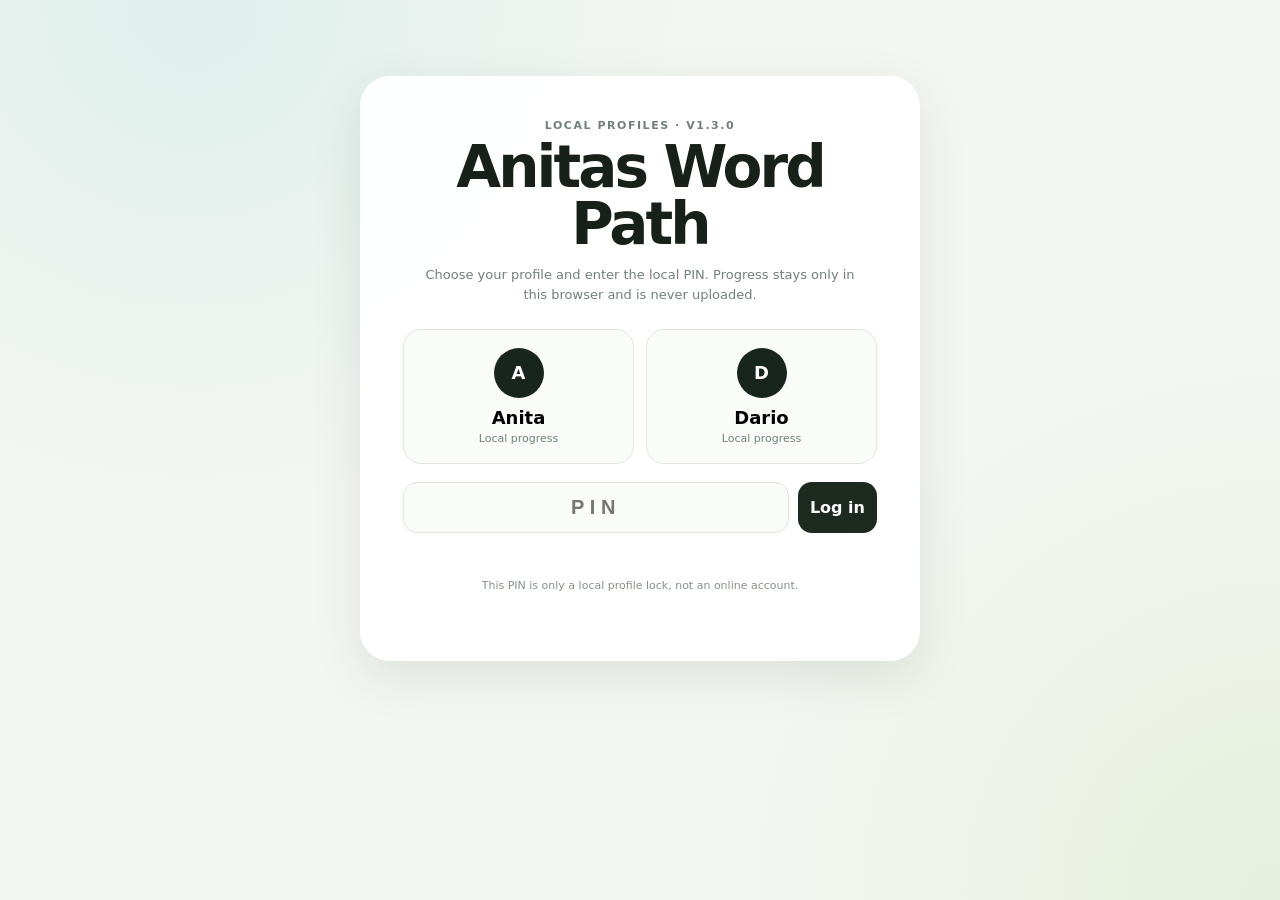
==== commit 73dfa4b7: "Cube v1.3.0: instant prevalidated puzzles and solve timer" ====
--- a/index.html
+++ b/index.html
@@ -3,7 +3,7 @@
 <head>
   <meta charset="UTF-8" />
   <meta name="viewport" content="width=device-width, initial-scale=1.0, viewport-fit=cover" />
-  <title>Anitas Word Path · v1.2.0</title>
+  <title>Anitas Word Path · v1.3.0</title>
   <style>
     :root{
       --bg:#f4f6f2;
@@ -396,7 +396,7 @@
 <body>
 <main class="app">
   <section class="login-screen" id="loginScreen">
-    <div class="start-kicker">Local profiles · v1.2.0</div>
+    <div class="start-kicker">Local profiles · v1.3.0</div>
     <h1>Anitas Word Path</h1>
     <p>Choose your profile and enter the local PIN. Progress stays only in this browser and is never uploaded.</p>
     <div class="profile-grid" id="profileGrid">
@@ -413,7 +413,7 @@
 
   <section class="start-screen hidden" id="startScreen">
     <div class="player-bar"><div><strong id="startPlayerName">Player</strong><span>Local profile</span></div><div style="display:flex;gap:7px;flex-wrap:wrap"><a class="btn secondary" href="stats.html">Statistics</a><button class="btn secondary" id="switchProfileStartBtn" type="button">Switch player</button></div></div>
-    <div class="start-kicker">Word game suite · v1.2.0</div>
+    <div class="start-kicker">Word game suite · v1.3.0</div>
     <h1>Anitas Word Path</h1>
     <p class="start-intro">
       Choose the grid size and difficulty before starting. The game now includes many more themes and a much larger offline word pool. Once the run begins, every following puzzle keeps the same mode until you choose “Change mode”.
@@ -605,7 +605,7 @@
   </div>
 </div>
 
-<script src="themes.js?v=1.1.0"></script>
+<script src="themes.js?v=1.2.0"></script>
 <script src="words.js"></script>
 <script>
 (() => {
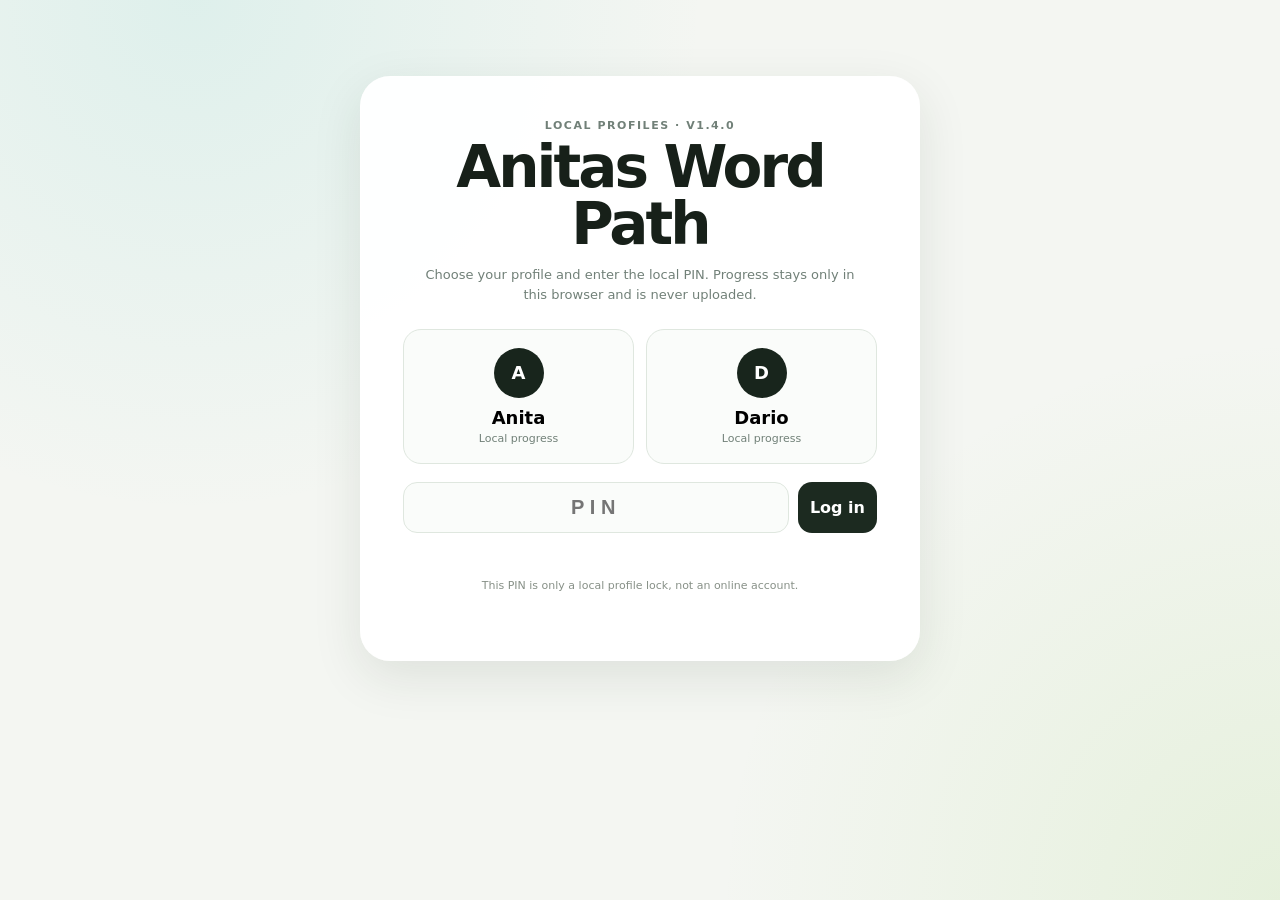
==== commit 22fbb596: "Cube v1.4.0: add loading cube and stronger theme UI" ====
--- a/index.html
+++ b/index.html
@@ -3,7 +3,7 @@
 <head>
   <meta charset="UTF-8" />
   <meta name="viewport" content="width=device-width, initial-scale=1.0, viewport-fit=cover" />
-  <title>Anitas Word Path · v1.3.0</title>
+  <title>Anitas Word Path · v1.4.0</title>
   <style>
     :root{
       --bg:#f4f6f2;
@@ -396,7 +396,7 @@
 <body>
 <main class="app">
   <section class="login-screen" id="loginScreen">
-    <div class="start-kicker">Local profiles · v1.3.0</div>
+    <div class="start-kicker">Local profiles · v1.4.0</div>
     <h1>Anitas Word Path</h1>
     <p>Choose your profile and enter the local PIN. Progress stays only in this browser and is never uploaded.</p>
     <div class="profile-grid" id="profileGrid">
@@ -413,7 +413,7 @@
 
   <section class="start-screen hidden" id="startScreen">
     <div class="player-bar"><div><strong id="startPlayerName">Player</strong><span>Local profile</span></div><div style="display:flex;gap:7px;flex-wrap:wrap"><a class="btn secondary" href="stats.html">Statistics</a><button class="btn secondary" id="switchProfileStartBtn" type="button">Switch player</button></div></div>
-    <div class="start-kicker">Word game suite · v1.3.0</div>
+    <div class="start-kicker">Word game suite · v1.4.0</div>
     <h1>Anitas Word Path</h1>
     <p class="start-intro">
       Choose the grid size and difficulty before starting. The game now includes many more themes and a much larger offline word pool. Once the run begins, every following puzzle keeps the same mode until you choose “Change mode”.
